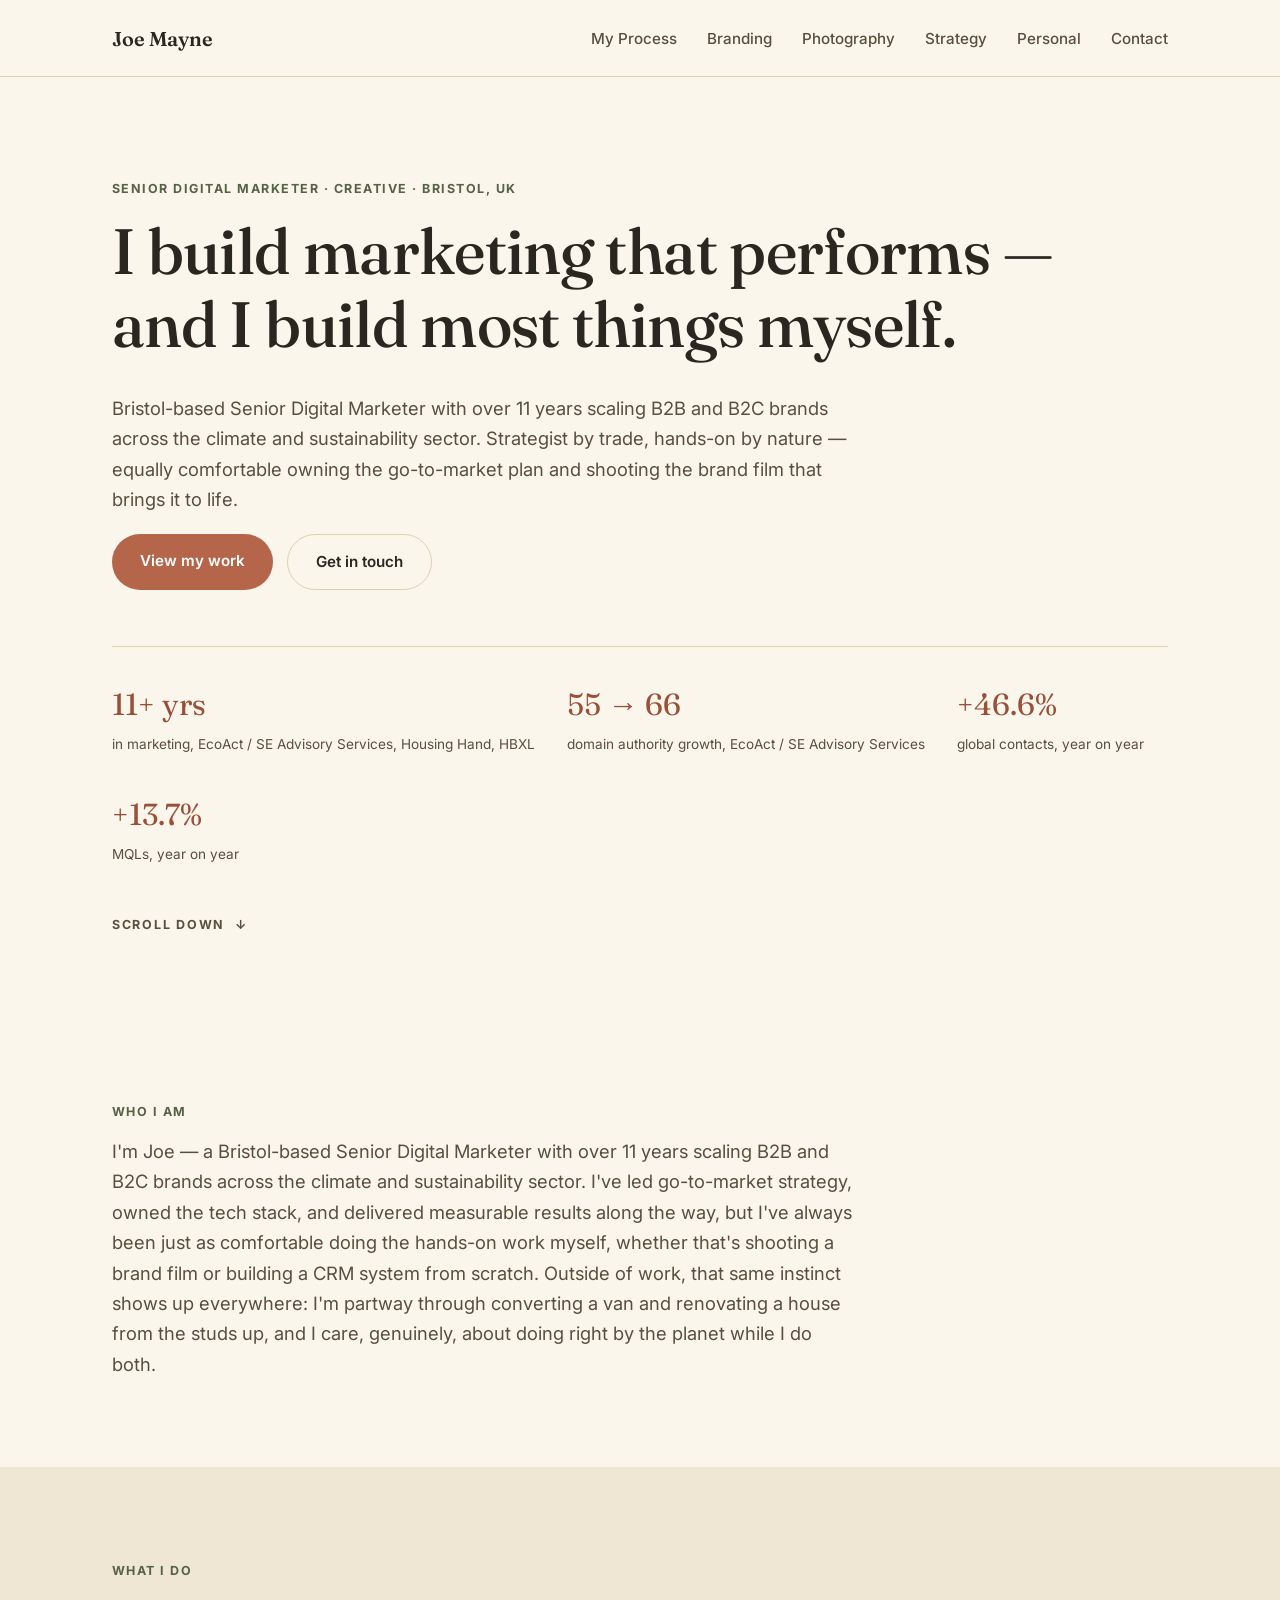
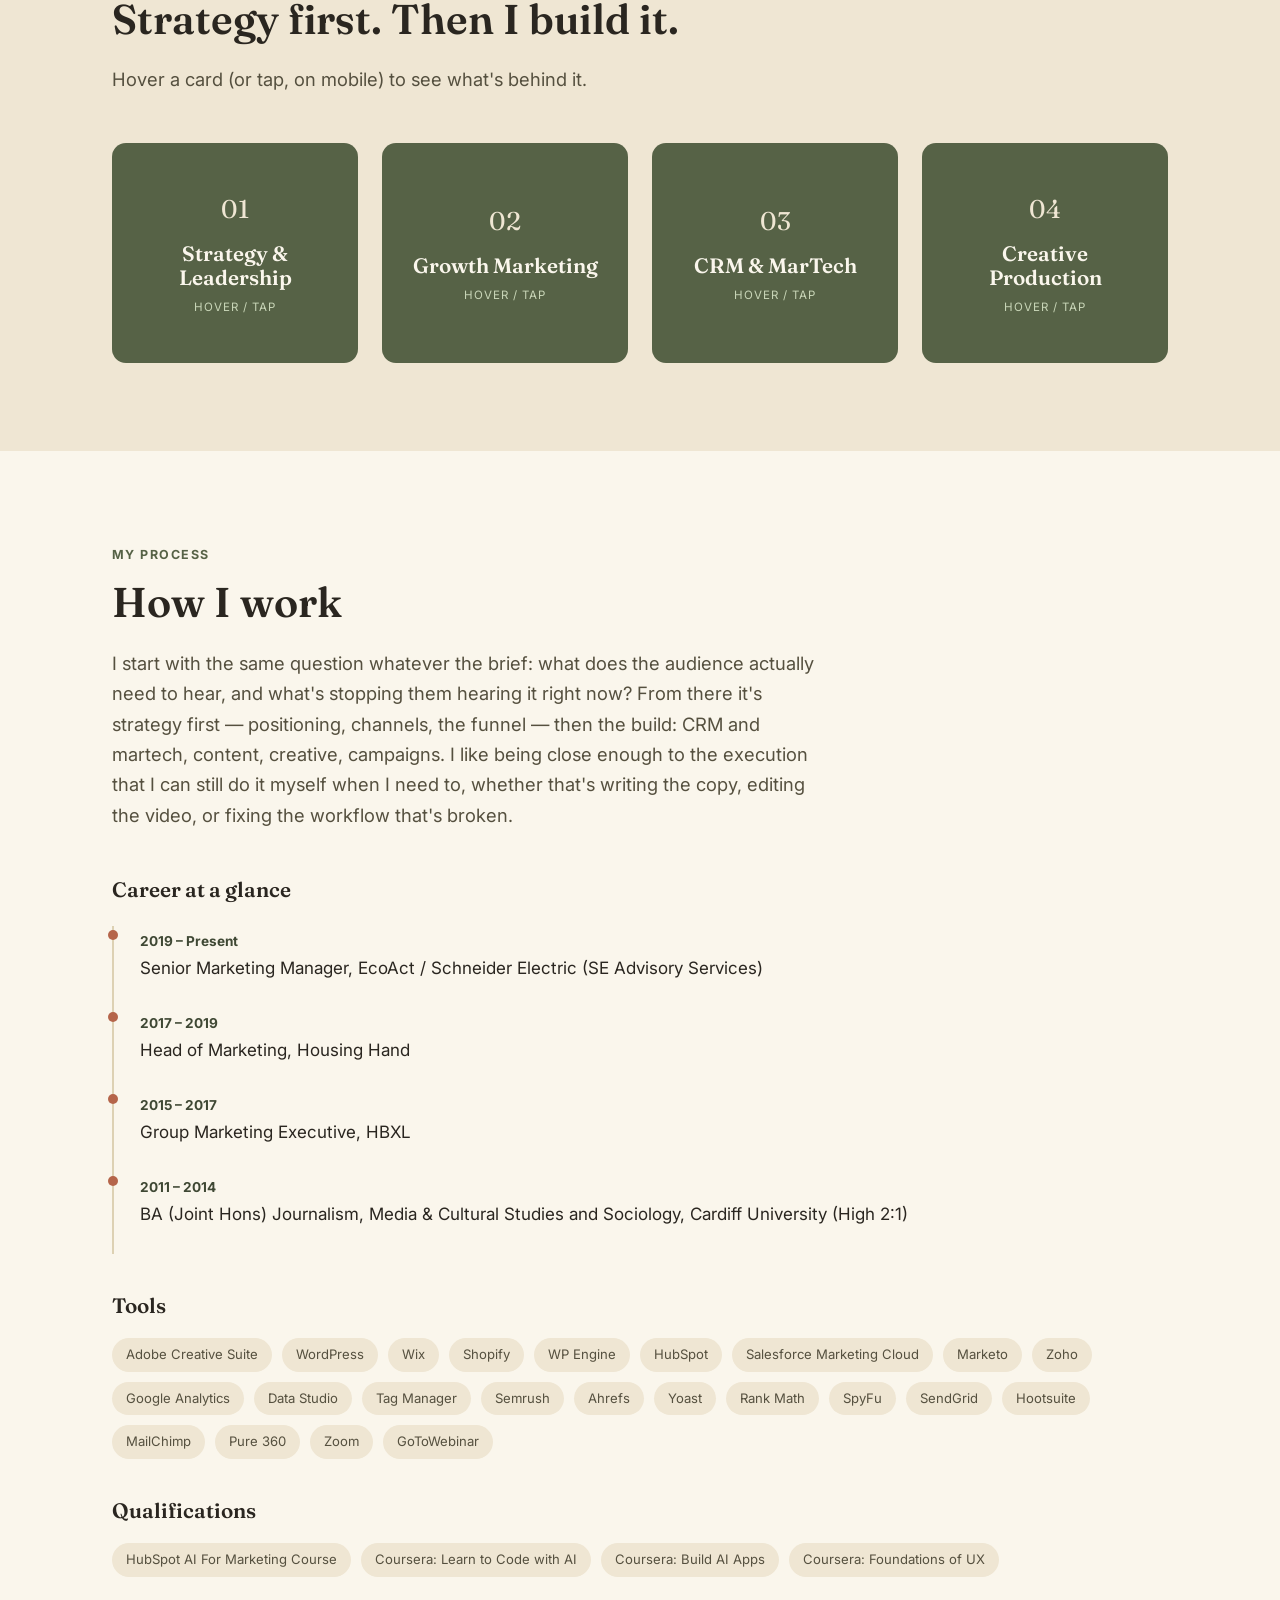
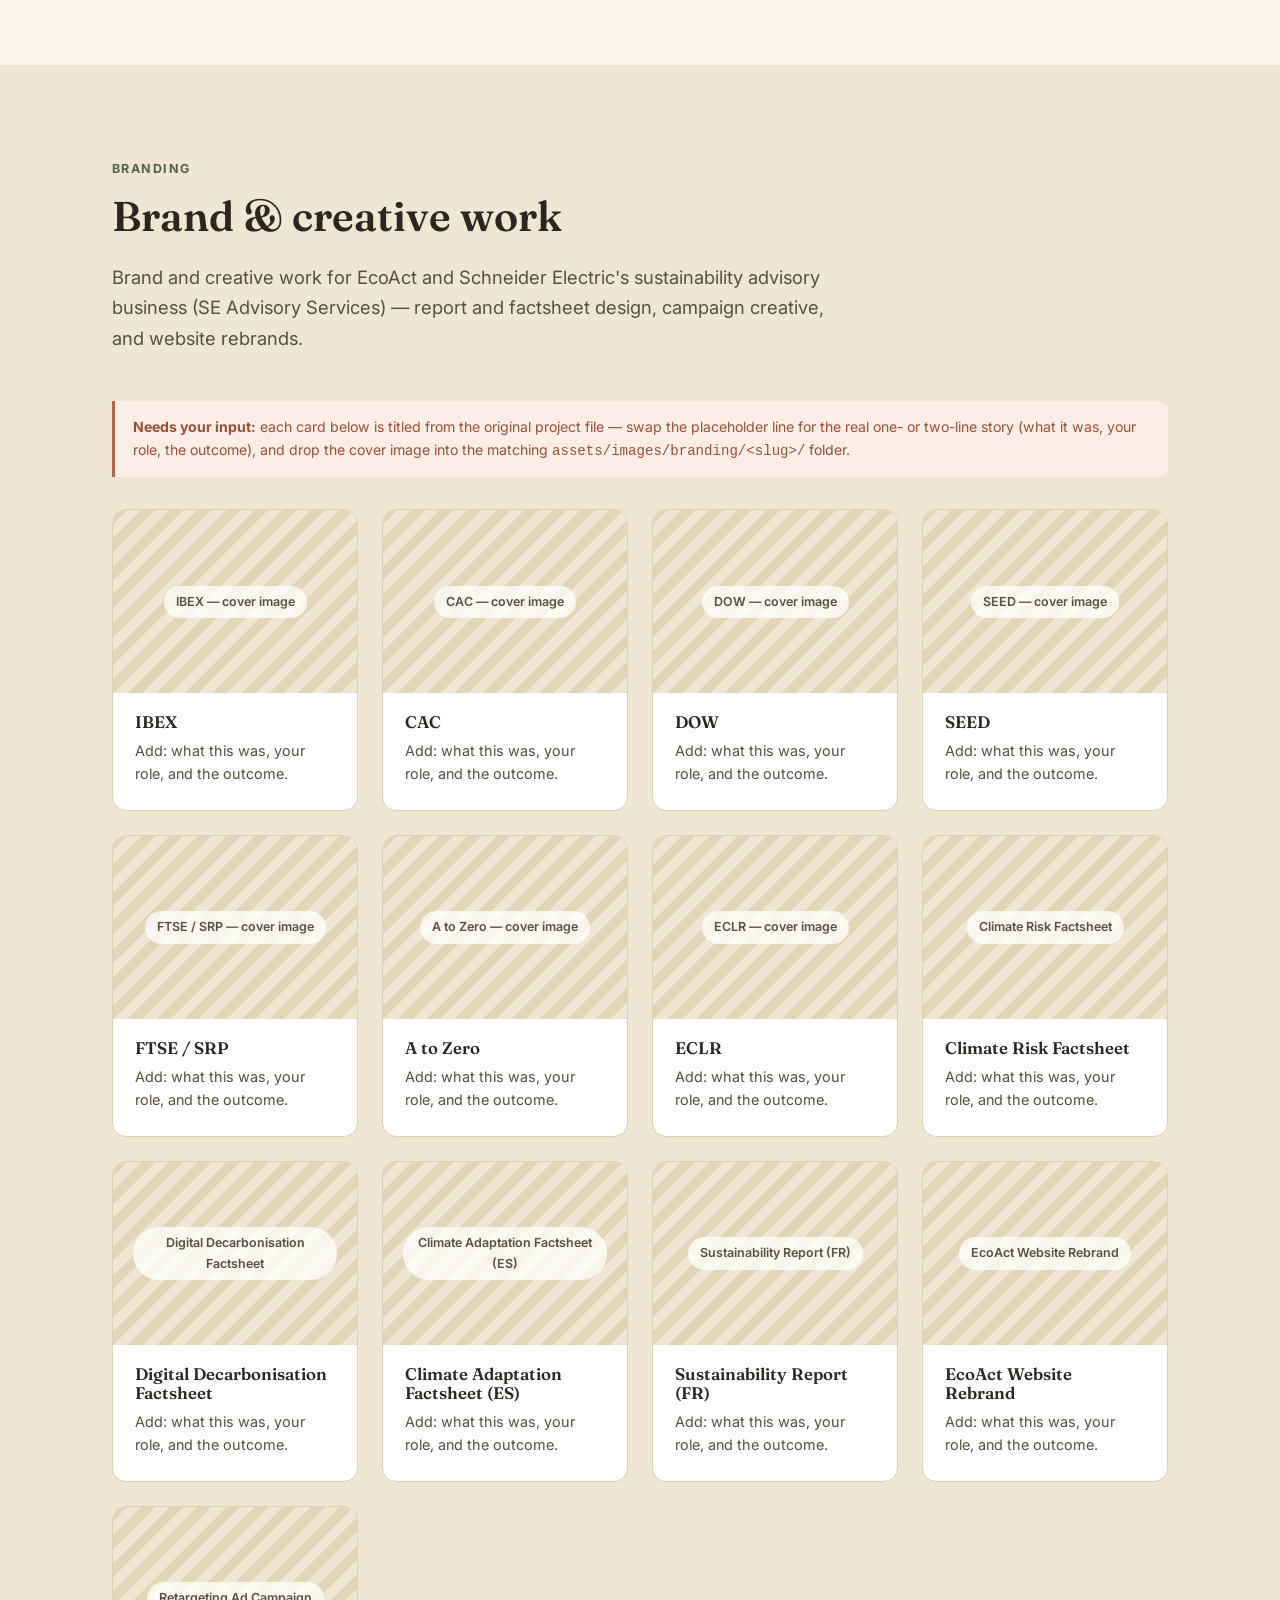
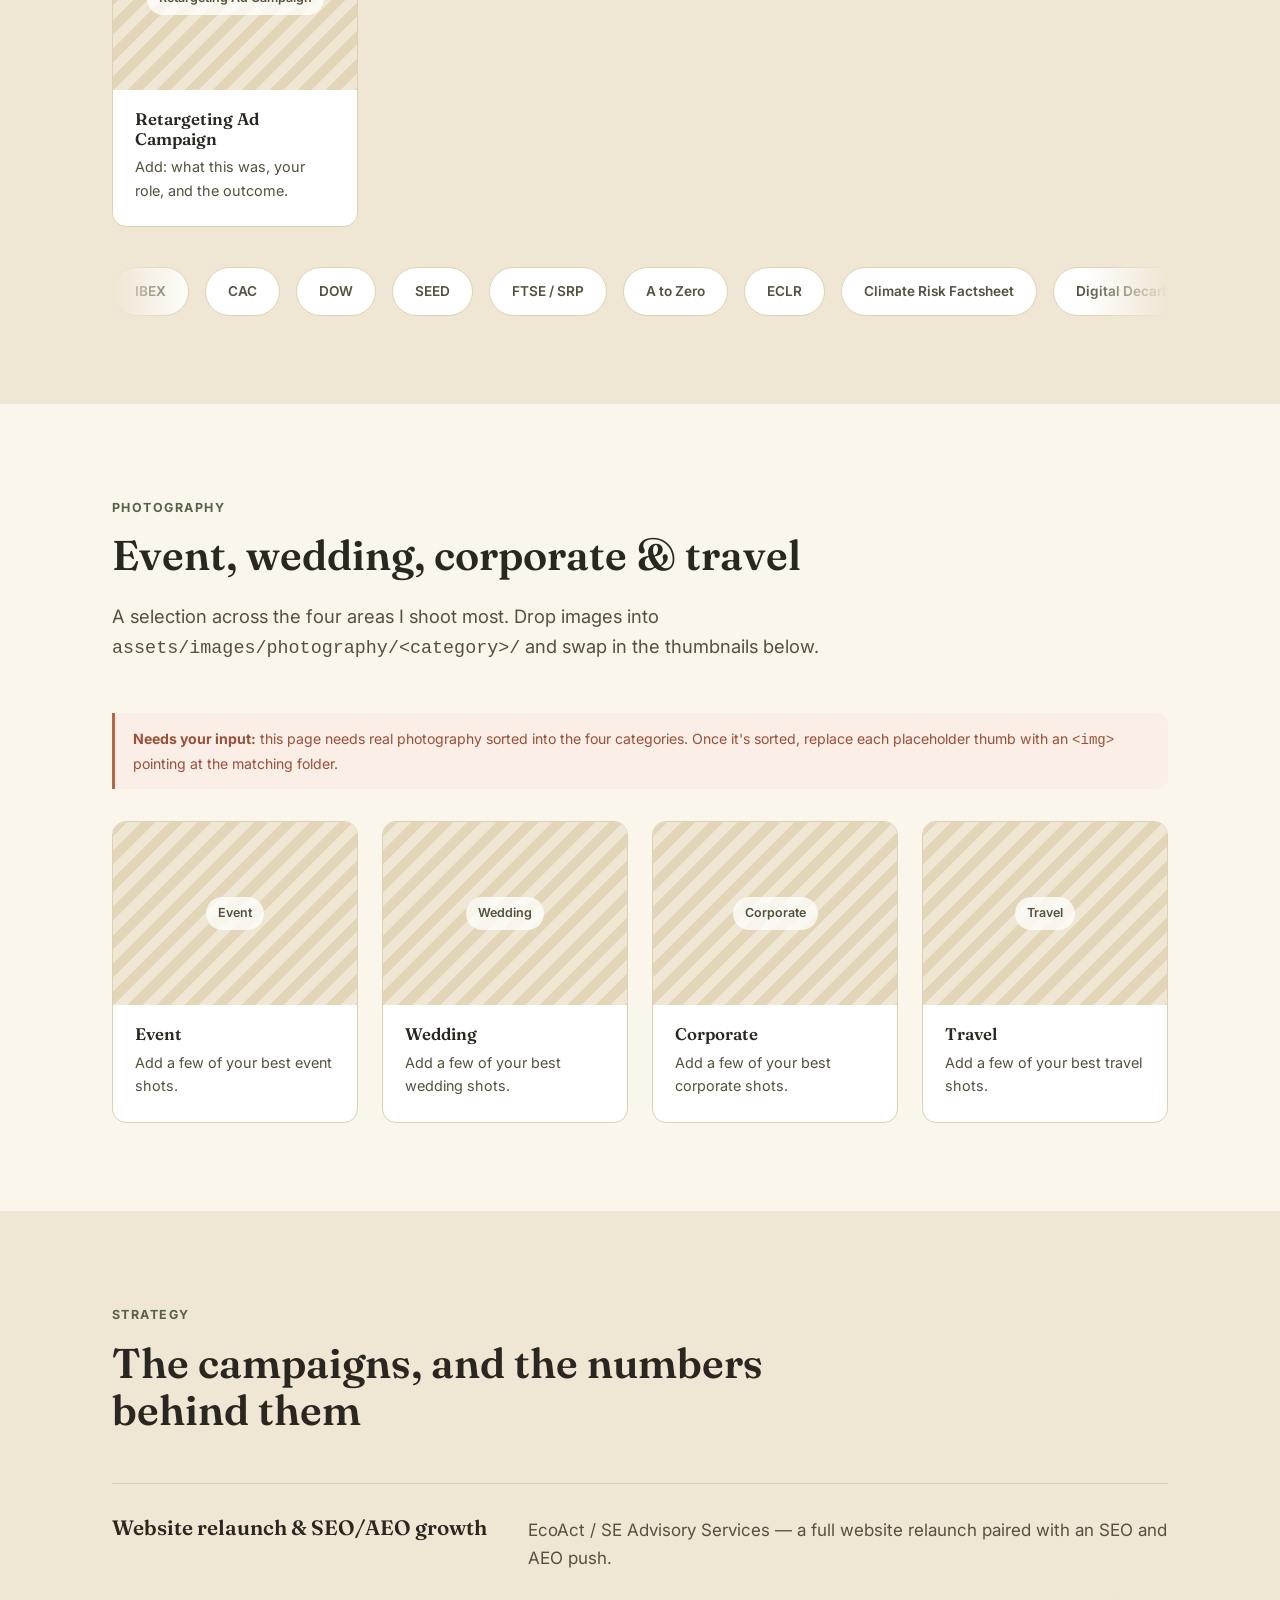
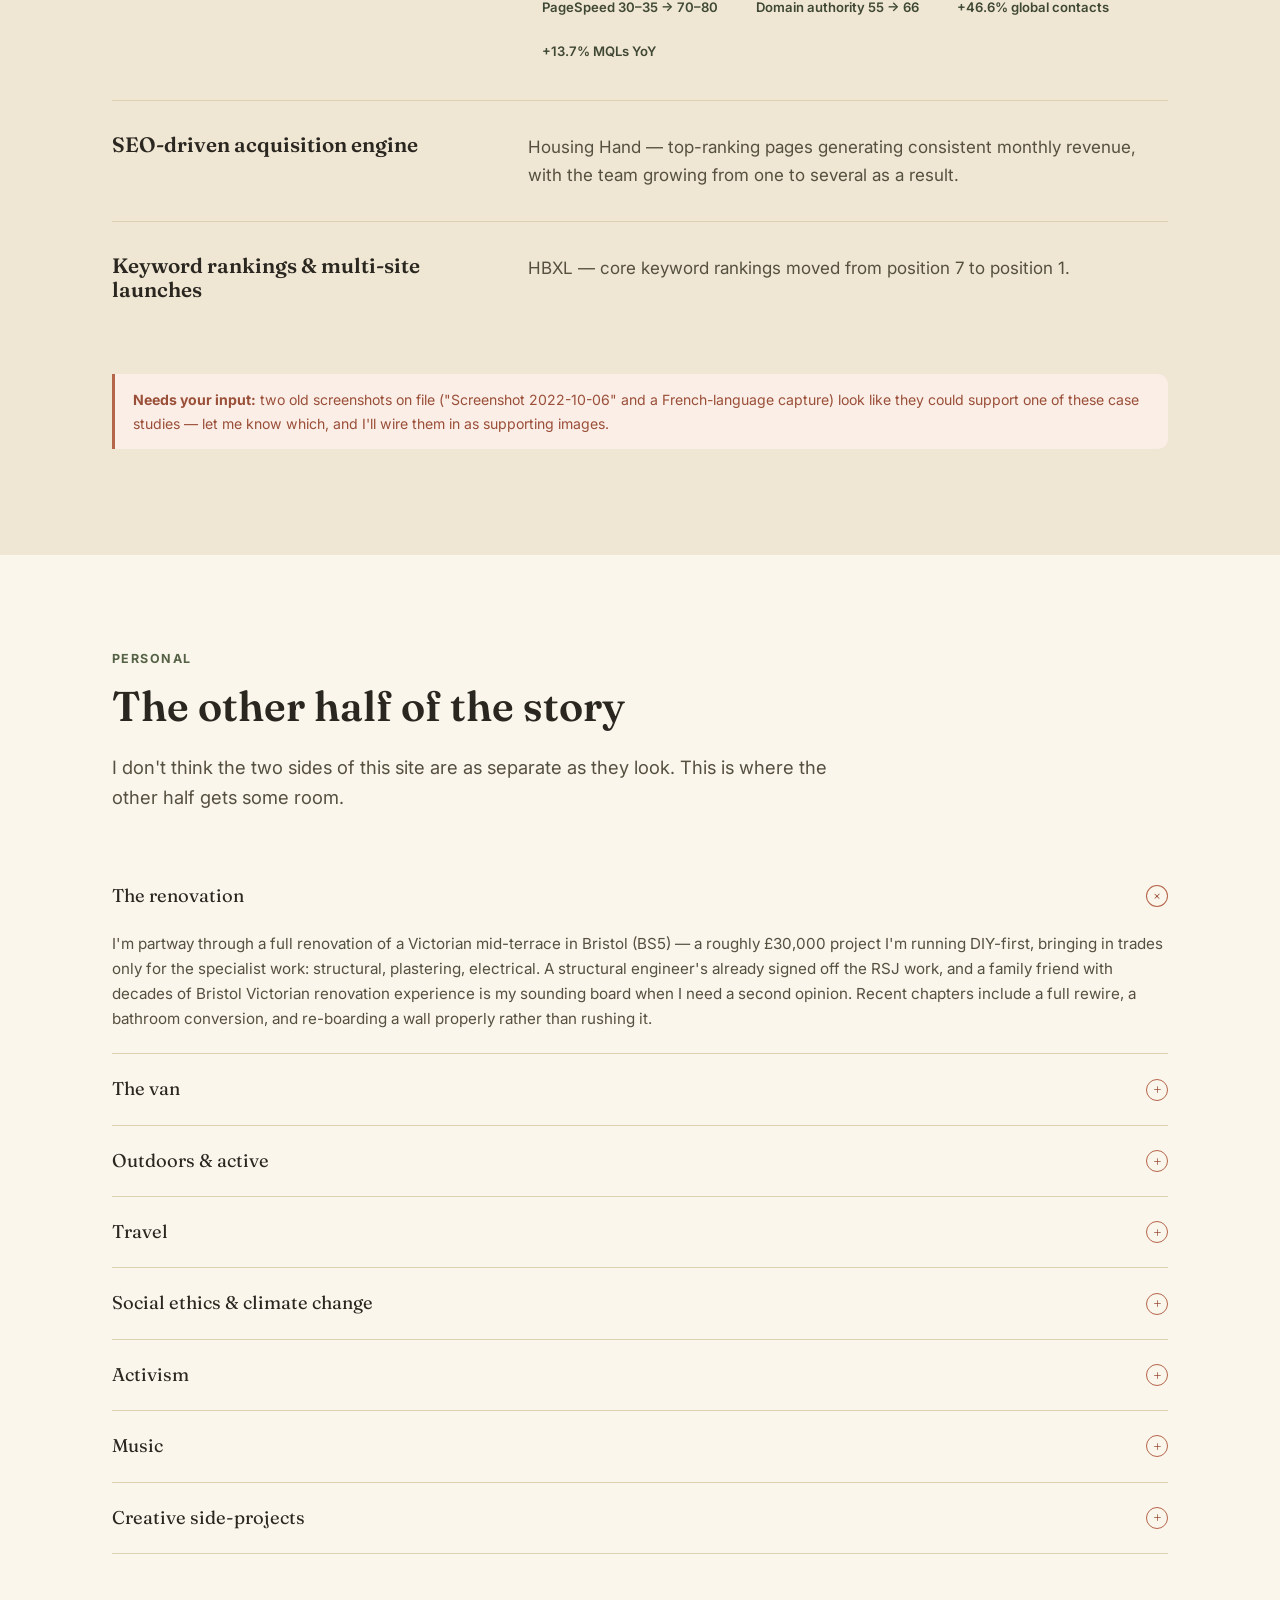
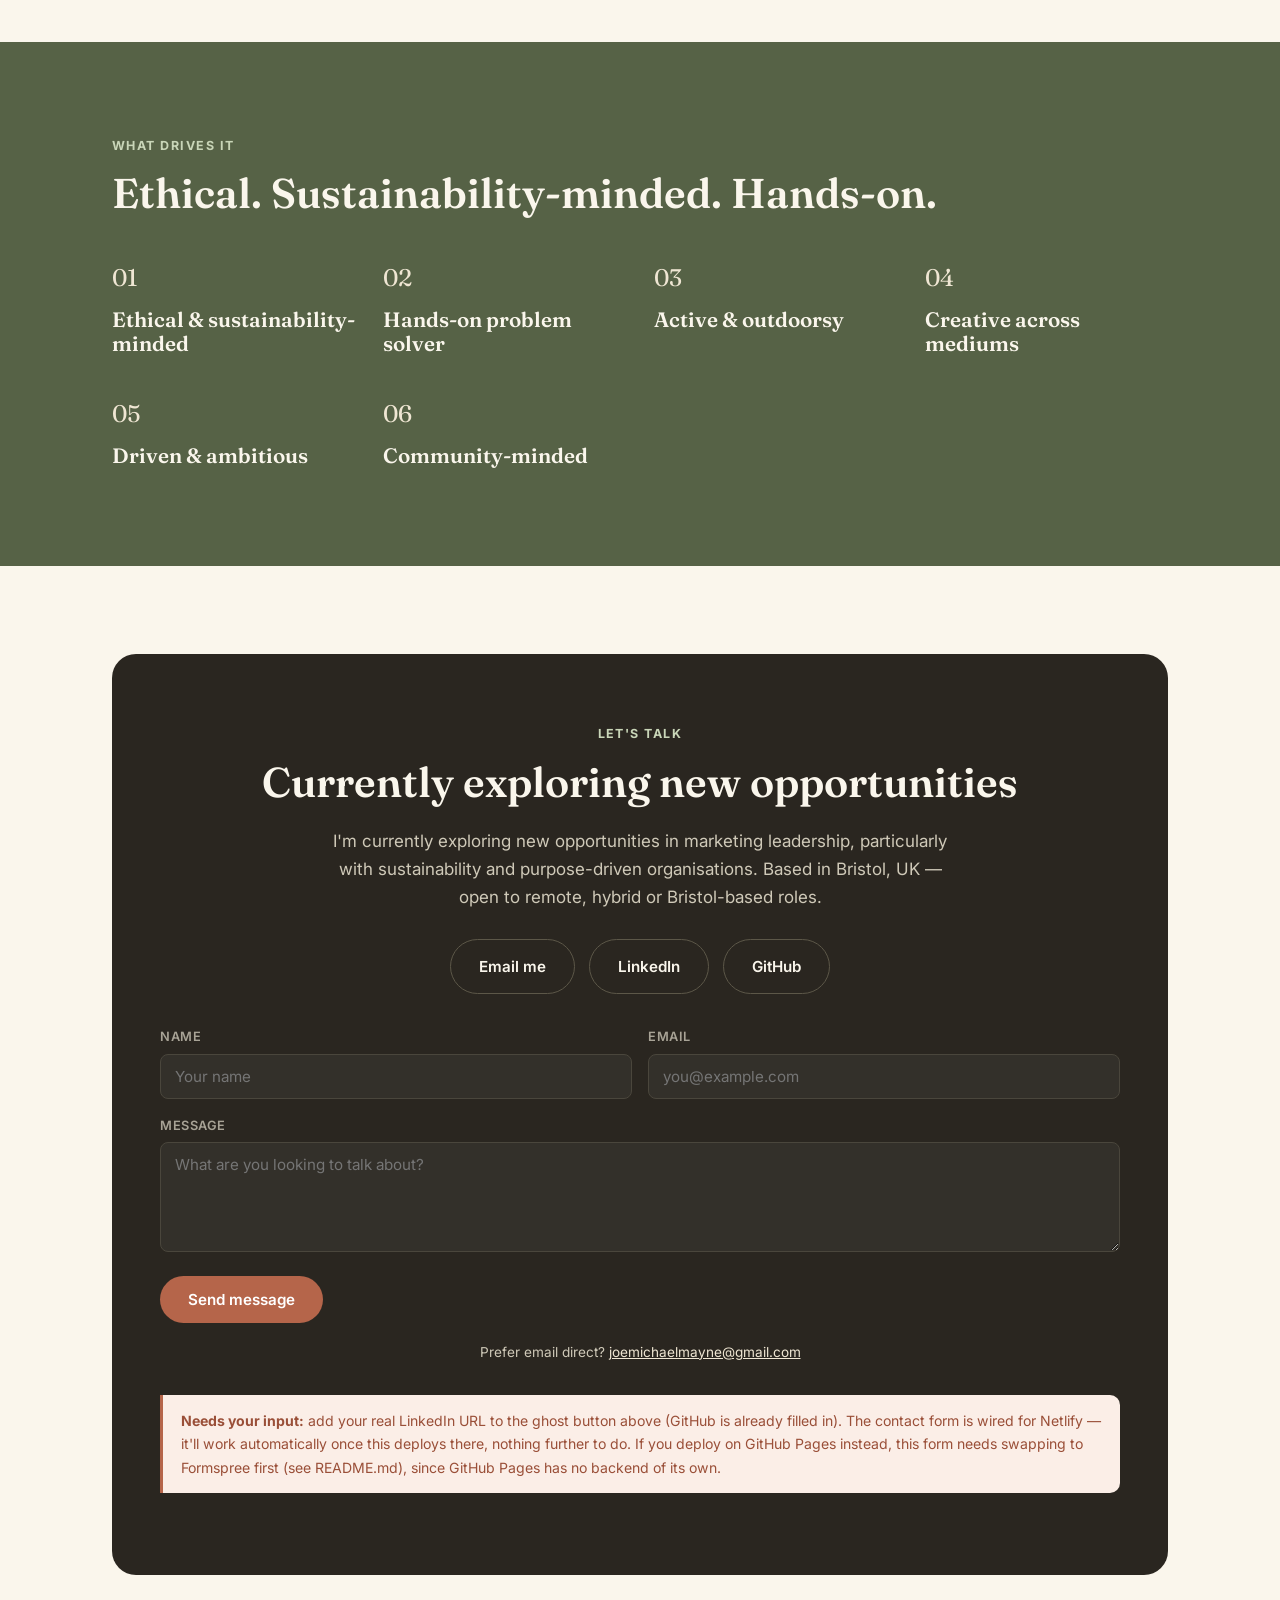
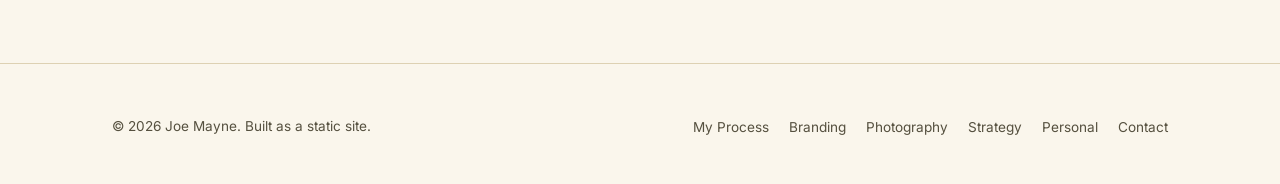
==== docs/index.html @ 9617136e "Add single-page site build under docs/ This is the site Joe was actually working from (built in a se" ====
<!DOCTYPE html>
<html lang="en">
<head>
<meta charset="UTF-8">
<meta name="viewport" content="width=device-width, initial-scale=1.0">
<title>Joe Mayne — Marketing, Creative &amp; Brand</title>
<meta name="description" content="Joe Mayne — Bristol-based Senior Digital Marketer, graphic designer, videographer, photographer and animator. Strategy-first, hands-on, sustainability-minded.">
<link rel="preconnect" href="https://fonts.googleapis.com">
<link rel="preconnect" href="https://fonts.gstatic.com" crossorigin>
<link href="https://fonts.googleapis.com/css2?family=Fraunces:wght@400;500;600&family=Inter:wght@400;500;600;700&display=swap" rel="stylesheet">
<link rel="stylesheet" href="assets/css/styles.css">
</head>
<body>

<!-- =========================================================
     HEADER / NAV
     Edit the nav-links list if you rename or reorder sections.
     ========================================================= -->
<header class="site-header">
  <div class="wrap">
    <a href="#top" class="logo">Joe Mayne</a>
    <nav>
      <ul class="nav-links" id="navLinks">
        <li><a href="#process">My Process</a></li>
        <li><a href="#branding">Branding</a></li>
        <li><a href="#photography">Photography</a></li>
        <li><a href="#strategy">Strategy</a></li>
        <li><a href="#personal">Personal</a></li>
        <li><a href="#contact">Contact</a></li>
      </ul>
    </nav>
    <button class="nav-toggle" id="navToggle" aria-label="Toggle menu">☰</button>
  </div>
</header>

<main id="top">

  <!-- =========================================================
       HERO
       Swap the headline, subheading or stat strip here.
       ========================================================= -->
  <section class="hero">
    <div class="wrap">
      <p class="eyebrow">Senior Digital Marketer · Creative · Bristol, UK</p>
      <h1>I build marketing that performs — and I build most things myself.</h1>
      <p class="lede">Bristol-based Senior Digital Marketer with over 11 years scaling B2B and B2C brands across the climate and sustainability sector. Strategist by trade, hands-on by nature — equally comfortable owning the go-to-market plan and shooting the brand film that brings it to life.</p>
      <div class="btn-row">
        <a href="#branding" class="btn btn-primary">View my work</a>
        <a href="#contact" class="btn btn-ghost">Get in touch</a>
      </div>

      <div class="hero-stats">
        <div class="hero-stat">
          <span class="num">11+ yrs</span>
          <span class="label">in marketing, EcoAct / SE Advisory Services, Housing Hand, HBXL</span>
        </div>
        <div class="hero-stat">
          <span class="num">55 → 66</span>
          <span class="label">domain authority growth, EcoAct / SE Advisory Services</span>
        </div>
        <div class="hero-stat">
          <span class="num">+46.6%</span>
          <span class="label">global contacts, year on year</span>
        </div>
        <div class="hero-stat">
          <span class="num">+13.7%</span>
          <span class="label">MQLs, year on year</span>
        </div>
      </div>

      <a href="#process" class="scroll-cue"><span>Scroll down</span><span class="arrow">↓</span></a>
    </div>
  </section>

  <!-- =========================================================
       INTRO / WHO I AM — professional + personal in one breath
       ========================================================= -->
  <section class="section">
    <div class="wrap">
      <p class="eyebrow">Who I am</p>
      <p class="lede">I'm Joe — a Bristol-based Senior Digital Marketer with over 11 years scaling B2B and B2C brands across the climate and sustainability sector. I've led go-to-market strategy, owned the tech stack, and delivered measurable results along the way, but I've always been just as comfortable doing the hands-on work myself, whether that's shooting a brand film or building a CRM system from scratch. Outside of work, that same instinct shows up everywhere: I'm partway through converting a van and renovating a house from the studs up, and I care, genuinely, about doing right by the planet while I do both.</p>
    </div>
  </section>

  <!-- =========================================================
       FLIP CARDS — what I actually do
       Hover flips each card (tap on touch devices, via main.js).
       Front = title only, back = the detail. Edit the text inside
       .flip-front / .flip-back for each card.
       ========================================================= -->
  <section class="section section-sand">
    <div class="wrap">
      <div class="section-head">
        <p class="eyebrow">What I do</p>
        <h2>Strategy first. Then I build it.</h2>
        <p class="lede">Hover a card (or tap, on mobile) to see what's behind it.</p>
      </div>
      <div class="grid grid-4">
        <div class="flip-card">
          <div class="flip-card-inner">
            <div class="flip-face flip-front"><span class="card-num">01</span><h3>Strategy &amp; Leadership</h3><span class="flip-hint">Hover / tap</span></div>
            <div class="flip-face flip-back"><p>Lead generation, brand positioning, team leadership, data-informed decision making.</p></div>
          </div>
        </div>
        <div class="flip-card">
          <div class="flip-card-inner">
            <div class="flip-face flip-front"><span class="card-num">02</span><h3>Growth Marketing</h3><span class="flip-hint">Hover / tap</span></div>
            <div class="flip-face flip-back"><p>SEO, SEM, AEO, PPC, Paid Social, ABM, campaign planning.</p></div>
          </div>
        </div>
        <div class="flip-card">
          <div class="flip-card-inner">
            <div class="flip-face flip-front"><span class="card-num">03</span><h3>CRM &amp; MarTech</h3><span class="flip-hint">Hover / tap</span></div>
            <div class="flip-face flip-back"><p>Salesforce Marketing Cloud (AMPscript, SQL, Data Extensions), HubSpot, Zoho, Marketo, automation, journey mapping.</p></div>
          </div>
        </div>
        <div class="flip-card">
          <div class="flip-card-inner">
            <div class="flip-face flip-front"><span class="card-num">04</span><h3>Creative Production</h3><span class="flip-hint">Hover / tap</span></div>
            <div class="flip-face flip-back"><p>Photography, videography, editing, animation, brand and design lead.</p></div>
          </div>
        </div>
      </div>
    </div>
  </section>

  <!-- =========================================================
       MY PROCESS
       ========================================================= -->
  <section class="section" id="process">
    <div class="wrap">
      <div class="section-head">
        <p class="eyebrow">My Process</p>
        <h2>How I work</h2>
        <p class="lede">I start with the same question whatever the brief: what does the audience actually need to hear, and what's stopping them hearing it right now? From there it's strategy first — positioning, channels, the funnel — then the build: CRM and martech, content, creative, campaigns. I like being close enough to the execution that I can still do it myself when I need to, whether that's writing the copy, editing the video, or fixing the workflow that's broken.</p>
      </div>

      <h3>Career at a glance</h3>
      <ul class="timeline">
        <li><span class="when">2019 – Present</span><br>Senior Marketing Manager, EcoAct / Schneider Electric (SE Advisory Services)</li>
        <li><span class="when">2017 – 2019</span><br>Head of Marketing, Housing Hand</li>
        <li><span class="when">2015 – 2017</span><br>Group Marketing Executive, HBXL</li>
        <li><span class="when">2011 – 2014</span><br>BA (Joint Hons) Journalism, Media &amp; Cultural Studies and Sociology, Cardiff University (High 2:1)</li>
      </ul>

      <h3 style="margin-top:40px;">Tools</h3>
      <div class="tag-row">
        <span class="tag">Adobe Creative Suite</span>
        <span class="tag">WordPress</span>
        <span class="tag">Wix</span>
        <span class="tag">Shopify</span>
        <span class="tag">WP Engine</span>
        <span class="tag">HubSpot</span>
        <span class="tag">Salesforce Marketing Cloud</span>
        <span class="tag">Marketo</span>
        <span class="tag">Zoho</span>
        <span class="tag">Google Analytics</span>
        <span class="tag">Data Studio</span>
        <span class="tag">Tag Manager</span>
        <span class="tag">Semrush</span>
        <span class="tag">Ahrefs</span>
        <span class="tag">Yoast</span>
        <span class="tag">Rank Math</span>
        <span class="tag">SpyFu</span>
        <span class="tag">SendGrid</span>
        <span class="tag">Hootsuite</span>
        <span class="tag">MailChimp</span>
        <span class="tag">Pure 360</span>
        <span class="tag">Zoom</span>
        <span class="tag">GoToWebinar</span>
      </div>

      <h3 style="margin-top:40px;">Qualifications</h3>
      <div class="tag-row">
        <span class="tag">HubSpot AI For Marketing Course</span>
        <span class="tag">Coursera: Learn to Code with AI</span>
        <span class="tag">Coursera: Build AI Apps</span>
        <span class="tag">Coursera: Foundations of UX</span>
      </div>
    </div>
  </section>

  <!-- =========================================================
       BRANDING
       Each work-card below is one project. To add real work:
       1. Drop the cover image into assets/images/branding/<slug>/
       2. Replace the .work-thumb placeholder div with
            <img src="assets/images/branding/<slug>/cover.jpg" alt="...">
       3. Replace the flagged paragraph with the real 1–2 line story.
       ========================================================= -->
  <section class="section section-sand" id="branding">
    <div class="wrap">
      <div class="section-head">
        <p class="eyebrow">Branding</p>
        <h2>Brand &amp; creative work</h2>
        <p class="lede">Brand and creative work for EcoAct and Schneider Electric's sustainability advisory business (SE Advisory Services) — report and factsheet design, campaign creative, and website rebrands.</p>
      </div>

      <div class="editor-flag">
        <strong>Needs your input:</strong> each card below is titled from the original project file — swap the placeholder line for the real one- or two-line story (what it was, your role, the outcome), and drop the cover image into the matching <code>assets/images/branding/&lt;slug&gt;/</code> folder.
      </div>

      <div class="grid grid-3" style="margin-top:32px;">
        <div class="work-card"><div class="work-thumb"><span>IBEX — cover image</span></div><div class="work-body"><h3>IBEX</h3><p>Add: what this was, your role, and the outcome.</p></div></div>
        <div class="work-card"><div class="work-thumb"><span>CAC — cover image</span></div><div class="work-body"><h3>CAC</h3><p>Add: what this was, your role, and the outcome.</p></div></div>
        <div class="work-card"><div class="work-thumb"><span>DOW — cover image</span></div><div class="work-body"><h3>DOW</h3><p>Add: what this was, your role, and the outcome.</p></div></div>
        <div class="work-card"><div class="work-thumb"><span>SEED — cover image</span></div><div class="work-body"><h3>SEED</h3><p>Add: what this was, your role, and the outcome.</p></div></div>
        <div class="work-card"><div class="work-thumb"><span>FTSE / SRP — cover image</span></div><div class="work-body"><h3>FTSE / SRP</h3><p>Add: what this was, your role, and the outcome.</p></div></div>
        <div class="work-card"><div class="work-thumb"><span>A to Zero — cover image</span></div><div class="work-body"><h3>A to Zero</h3><p>Add: what this was, your role, and the outcome.</p></div></div>
        <div class="work-card"><div class="work-thumb"><span>ECLR — cover image</span></div><div class="work-body"><h3>ECLR</h3><p>Add: what this was, your role, and the outcome.</p></div></div>
        <div class="work-card"><div class="work-thumb"><span>Climate Risk Factsheet</span></div><div class="work-body"><h3>Climate Risk Factsheet</h3><p>Add: what this was, your role, and the outcome.</p></div></div>
        <div class="work-card"><div class="work-thumb"><span>Digital Decarbonisation Factsheet</span></div><div class="work-body"><h3>Digital Decarbonisation Factsheet</h3><p>Add: what this was, your role, and the outcome.</p></div></div>
        <div class="work-card"><div class="work-thumb"><span>Climate Adaptation Factsheet (ES)</span></div><div class="work-body"><h3>Climate Adaptation Factsheet (ES)</h3><p>Add: what this was, your role, and the outcome.</p></div></div>
        <div class="work-card"><div class="work-thumb"><span>Sustainability Report (FR)</span></div><div class="work-body"><h3>Sustainability Report (FR)</h3><p>Add: what this was, your role, and the outcome.</p></div></div>
        <div class="work-card"><div class="work-thumb"><span>EcoAct Website Rebrand</span></div><div class="work-body"><h3>EcoAct Website Rebrand</h3><p>Add: what this was, your role, and the outcome.</p></div></div>
        <div class="work-card"><div class="work-thumb"><span>Retargeting Ad Campaign</span></div><div class="work-body"><h3>Retargeting Ad Campaign</h3><p>Add: what this was, your role, and the outcome.</p></div></div>
      </div>

      <!-- Auto-scrolling strip of every project name — a quick-glance
           list of everything worked on. Purely decorative; the grid
           above is the real content. Duplicate the chip list once if
           you add more projects, so the loop still tiles seamlessly. -->
      <div class="marquee" aria-hidden="true">
        <div class="marquee-track">
          <span class="marquee-chip">IBEX</span>
          <span class="marquee-chip">CAC</span>
          <span class="marquee-chip">DOW</span>
          <span class="marquee-chip">SEED</span>
          <span class="marquee-chip">FTSE / SRP</span>
          <span class="marquee-chip">A to Zero</span>
          <span class="marquee-chip">ECLR</span>
          <span class="marquee-chip">Climate Risk Factsheet</span>
          <span class="marquee-chip">Digital Decarbonisation Factsheet</span>
          <span class="marquee-chip">Climate Adaptation Factsheet (ES)</span>
          <span class="marquee-chip">Sustainability Report (FR)</span>
          <span class="marquee-chip">EcoAct Website Rebrand</span>
          <span class="marquee-chip">Retargeting Ad Campaign</span>
          <!-- duplicate for a seamless loop -->
          <span class="marquee-chip">IBEX</span>
          <span class="marquee-chip">CAC</span>
          <span class="marquee-chip">DOW</span>
          <span class="marquee-chip">SEED</span>
          <span class="marquee-chip">FTSE / SRP</span>
          <span class="marquee-chip">A to Zero</span>
          <span class="marquee-chip">ECLR</span>
          <span class="marquee-chip">Climate Risk Factsheet</span>
          <span class="marquee-chip">Digital Decarbonisation Factsheet</span>
          <span class="marquee-chip">Climate Adaptation Factsheet (ES)</span>
          <span class="marquee-chip">Sustainability Report (FR)</span>
          <span class="marquee-chip">EcoAct Website Rebrand</span>
          <span class="marquee-chip">Retargeting Ad Campaign</span>
        </div>
      </div>
    </div>
  </section>

  <!-- =========================================================
       PHOTOGRAPHY
       Same pattern as Branding: swap thumbs for real images once
       you've sorted your shots into the four category folders.
       ========================================================= -->
  <section class="section" id="photography">
    <div class="wrap">
      <div class="section-head">
        <p class="eyebrow">Photography</p>
        <h2>Event, wedding, corporate &amp; travel</h2>
        <p class="lede">A selection across the four areas I shoot most. Drop images into <code>assets/images/photography/&lt;category&gt;/</code> and swap in the thumbnails below.</p>
      </div>
      <div class="editor-flag">
        <strong>Needs your input:</strong> this page needs real photography sorted into the four categories. Once it's sorted, replace each placeholder thumb with an <code>&lt;img&gt;</code> pointing at the matching folder.
      </div>
      <div class="grid grid-4" style="margin-top:32px;">
        <div class="work-card"><div class="work-thumb"><span>Event</span></div><div class="work-body"><h3>Event</h3><p>Add a few of your best event shots.</p></div></div>
        <div class="work-card"><div class="work-thumb"><span>Wedding</span></div><div class="work-body"><h3>Wedding</h3><p>Add a few of your best wedding shots.</p></div></div>
        <div class="work-card"><div class="work-thumb"><span>Corporate</span></div><div class="work-body"><h3>Corporate</h3><p>Add a few of your best corporate shots.</p></div></div>
        <div class="work-card"><div class="work-thumb"><span>Travel</span></div><div class="work-body"><h3>Travel</h3><p>Add a few of your best travel shots.</p></div></div>
      </div>
    </div>
  </section>

  <!-- =========================================================
       STRATEGY — real, verified case studies (from your CV)
       ========================================================= -->
  <section class="section section-sand" id="strategy">
    <div class="wrap">
      <div class="section-head">
        <p class="eyebrow">Strategy</p>
        <h2>The campaigns, and the numbers behind them</h2>
      </div>

      <div class="case-study">
        <h3>Website relaunch &amp; SEO/AEO growth</h3>
        <div>
          <p>EcoAct / SE Advisory Services — a full website relaunch paired with an SEO and AEO push.</p>
          <div class="metrics">
            <span class="metric">PageSpeed 30–35 → 70–80</span>
            <span class="metric">Domain authority 55 → 66</span>
            <span class="metric">+46.6% global contacts</span>
            <span class="metric">+13.7% MQLs YoY</span>
          </div>
        </div>
      </div>
      <div class="case-study">
        <h3>SEO-driven acquisition engine</h3>
        <div>
          <p>Housing Hand — top-ranking pages generating consistent monthly revenue, with the team growing from one to several as a result.</p>
        </div>
      </div>
      <div class="case-study">
        <h3>Keyword rankings &amp; multi-site launches</h3>
        <div>
          <p>HBXL — core keyword rankings moved from position 7 to position 1.</p>
        </div>
      </div>

      <div class="editor-flag" style="margin-top:32px;">
        <strong>Needs your input:</strong> two old screenshots on file ("Screenshot 2022-10-06" and a French-language capture) look like they could support one of these case studies — let me know which, and I'll wire them in as supporting images.
      </div>
    </div>
  </section>

  <!-- =========================================================
       PERSONAL
       ========================================================= -->
  <section class="section" id="personal">
    <div class="wrap">
      <div class="section-head">
        <p class="eyebrow">Personal</p>
        <h2>The other half of the story</h2>
        <p class="lede">I don't think the two sides of this site are as separate as they look. This is where the other half gets some room.</p>
      </div>

      <!-- Accordion, modeled on 4change.marketing's Vision/Mission and
           sustainability-practice accordions. <details>/<summary> —
           no JS needed. The first item opens by default (has "open"). -->
      <div class="accordion">
        <details class="accordion-item" open>
          <summary><span>The renovation</span><span class="plus">+</span></summary>
          <div class="accordion-body">
            <p>I'm partway through a full renovation of a Victorian mid-terrace in Bristol (BS5) — a roughly £30,000 project I'm running DIY-first, bringing in trades only for the specialist work: structural, plastering, electrical. A structural engineer's already signed off the RSJ work, and a family friend with decades of Bristol Victorian renovation experience is my sounding board when I need a second opinion. Recent chapters include a full rewire, a bathroom conversion, and re-boarding a wall properly rather than rushing it.</p>
          </div>
        </details>
        <details class="accordion-item">
          <summary><span>The van</span><span class="plus">+</span></summary>
          <div class="accordion-body">
            <p>I'm converting a 2014 Renault Trafic into a proper basecamp for weekends away — surfing, camping, and finding quiet spots to park up around the UK.</p>
          </div>
        </details>
        <details class="accordion-item">
          <summary><span>Outdoors &amp; active</span><span class="plus">+</span></summary>
          <div class="accordion-body">
            <p>Surfing, yoga, and staying properly active rather than just gym-active.</p>
          </div>
        </details>
        <details class="accordion-item">
          <summary><span>Travel</span><span class="plus">+</span></summary>
          <div class="accordion-body">
            <p>I like travelling independently and sorting the logistics almost as much as the trip itself — most recently a trip to Spain.</p>
          </div>
        </details>
        <details class="accordion-item">
          <summary><span>Social ethics &amp; climate change</span><span class="plus">+</span></summary>
          <div class="accordion-body">
            <p>Sustainability isn't a professional pose for me — I was raised around it, and it's a big part of why I've built a career in this sector.</p>
          </div>
        </details>
        <details class="accordion-item">
          <summary><span>Activism</span><span class="plus">+</span></summary>
          <div class="accordion-body">
            <p>I volunteer with Migrateful, supporting migrants and refugees through community integration. Earlier in my career, I helped organise the hikes and community days that built culture at EcoAct while it was still an independent scale-up — the same instinct, really, just in a work context.</p>
          </div>
        </details>
        <details class="accordion-item">
          <summary><span>Music</span><span class="plus">+</span></summary>
          <div class="accordion-body">
            <div class="editor-flag">
              <strong>Needs your input:</strong> you mentioned music as one of the things you want here — I don't have any detail on this one yet (do you play, DJ, collect, go to a lot of gigs/festivals?). Tell me a bit and I'll draft a paragraph.
            </div>
          </div>
        </details>
        <details class="accordion-item">
          <summary><span>Creative side-projects</span><span class="plus">+</span></summary>
          <div class="accordion-body">
            <p>After Effects and motion graphics were a personal interest of mine long before they became part of my job, and I still enjoy building templates, lower thirds and stings just for the fun of it. I follow football closely too.</p>
          </div>
        </details>
      </div>
    </div>
  </section>

  <!-- =========================================================
       VALUES BAND — who I am, in short
       ========================================================= -->
  <section class="section section-moss">
    <div class="wrap">
      <p class="eyebrow">What drives it</p>
      <h2>Ethical. Sustainability-minded. Hands-on.</h2>
      <div class="values-grid">
        <div class="value-item"><span class="mark">01</span><h3>Ethical &amp; sustainability-minded</h3></div>
        <div class="value-item"><span class="mark">02</span><h3>Hands-on problem solver</h3></div>
        <div class="value-item"><span class="mark">03</span><h3>Active &amp; outdoorsy</h3></div>
        <div class="value-item"><span class="mark">04</span><h3>Creative across mediums</h3></div>
        <div class="value-item"><span class="mark">05</span><h3>Driven &amp; ambitious</h3></div>
        <div class="value-item"><span class="mark">06</span><h3>Community-minded</h3></div>
      </div>
    </div>
  </section>

  <!-- =========================================================
       CONTACT / CTA
       ========================================================= -->
  <section class="section" id="contact">
    <div class="wrap">
      <div class="cta">
        <p class="eyebrow" style="color:#c9d6b8;">Let's talk</p>
        <h2>Currently exploring new opportunities</h2>
        <p>I'm currently exploring new opportunities in marketing leadership, particularly with sustainability and purpose-driven organisations. Based in Bristol, UK — open to remote, hybrid or Bristol-based roles.</p>
        <div class="btn-row">
          <a href="mailto:joemichaelmayne@gmail.com" class="btn btn-ghost">Email me</a>
          <a href="#" class="btn btn-ghost">LinkedIn</a>
          <a href="https://github.com/JCM1886" class="btn btn-ghost" target="_blank" rel="noopener">GitHub</a>
        </div>

        <!-- Real contact form, modeled on 4change.marketing's field
             layout (name / email / message). Wired for Netlify's
             built-in form handling — data-netlify="true" plus the
             matching hidden form-name field is all Netlify needs to
             detect and handle this form at deploy time, no signup or
             form ID required. A hidden honeypot field (bot-field)
             catches basic spam bots; real visitors never see it.
             Deploying somewhere other than Netlify (e.g. GitHub
             Pages)? Swap this block for Formspree instead — see
             README.md "Making the contact form actually send". -->
        <form class="contact-form" name="contact" method="POST" data-netlify="true" netlify-honeypot="bot-field">
          <input type="hidden" name="form-name" value="contact">
          <p style="position:absolute; left:-9999px;">
            <label>Leave this field blank: <input name="bot-field"></label>
          </p>
          <div class="form-row">
            <div>
              <label for="cf-name">Name</label>
              <input type="text" id="cf-name" name="name" placeholder="Your name" required>
            </div>
            <div>
              <label for="cf-email">Email</label>
              <input type="email" id="cf-email" name="email" placeholder="you@example.com" required>
            </div>
          </div>
          <label for="cf-message">Message</label>
          <textarea id="cf-message" name="message" placeholder="What are you looking to talk about?" required></textarea>
          <button type="submit" class="btn btn-primary">Send message</button>
        </form>
        <p class="contact-alt">Prefer email direct? <a href="mailto:joemichaelmayne@gmail.com">joemichaelmayne@gmail.com</a></p>

        <div class="editor-flag" style="text-align:left; margin-top:32px;">
          <strong>Needs your input:</strong> add your real LinkedIn URL to the ghost button above (GitHub is already filled in). The contact form is wired for Netlify — it'll work automatically once this deploys there, nothing further to do. If you deploy on GitHub Pages instead, this form needs swapping to Formspree first (see README.md), since GitHub Pages has no backend of its own.
        </div>
      </div>
    </div>
  </section>

</main>

<!-- =========================================================
     FOOTER
     ========================================================= -->
<footer class="site-footer">
  <div class="wrap">
    <p>© <span id="year"></span> Joe Mayne. Built as a static site.</p>
    <ul class="footer-links">
      <li><a href="#process">My Process</a></li>
      <li><a href="#branding">Branding</a></li>
      <li><a href="#photography">Photography</a></li>
      <li><a href="#strategy">Strategy</a></li>
      <li><a href="#personal">Personal</a></li>
      <li><a href="#contact">Contact</a></li>
    </ul>
  </div>
</footer>

<script src="assets/js/main.js"></script>
</body>
</html>
---- docs/assets/css/styles.css ----
/* ==========================================================================
   Joe Mayne — Portfolio Site
   Palette + type system live at the top so the whole look can be retuned
   from one place. Everything below is organised by section — find the
   comment block matching the part of the page you want to change.
   ========================================================================== */

:root {
  /* Earthy, sustainability-led palette */
  --clay: #b5654a;
  --clay-dark: #9a4f38;
  --moss: #566246;
  --moss-dark: #3f4834;
  --sand: #efe6d3;
  --sand-dark: #e3d6b8;
  --cream: #faf6ec;
  --ink: #2a2620;
  --ink-soft: #55503f;
  --line: #ddd1b3;
  --white: #ffffff;

  --font-display: 'Fraunces', Georgia, 'Times New Roman', serif;
  --font-body: 'Inter', -apple-system, BlinkMacSystemFont, 'Segoe UI', sans-serif;

  --max-width: 1120px;
  --radius: 14px;
}

* { box-sizing: border-box; }
html { scroll-behavior: smooth; }

body {
  margin: 0;
  background: var(--cream);
  color: var(--ink);
  font-family: var(--font-body);
  font-size: 17px;
  line-height: 1.65;
  -webkit-font-smoothing: antialiased;
}

img { max-width: 100%; display: block; }

.wrap {
  max-width: var(--max-width);
  margin: 0 auto;
  padding: 0 32px;
}

h1, h2, h3, h4 {
  font-family: var(--font-display);
  font-weight: 600;
  line-height: 1.15;
  margin: 0 0 0.5em;
  color: var(--ink);
}

h1 { font-size: clamp(2.4rem, 5vw, 4rem); font-weight: 500; letter-spacing: -0.01em; }
h2 { font-size: clamp(1.9rem, 3.4vw, 2.6rem); }
h3 { font-size: 1.3rem; }

p { margin: 0 0 1.1em; color: var(--ink-soft); }
p:last-child { margin-bottom: 0; }

a { color: var(--clay-dark); }

.eyebrow {
  display: inline-block;
  font-family: var(--font-body);
  font-size: 0.78rem;
  font-weight: 700;
  letter-spacing: 0.12em;
  text-transform: uppercase;
  color: var(--moss);
  margin-bottom: 14px;
}

.lede {
  font-size: 1.15rem;
  max-width: 62ch;
}

.btn {
  display: inline-block;
  padding: 14px 28px;
  border-radius: 999px;
  font-family: var(--font-body);
  font-weight: 600;
  font-size: 0.95rem;
  text-decoration: none;
  transition: transform 0.15s ease, box-shadow 0.15s ease;
}
.btn:hover { transform: translateY(-1px); }

.btn-primary {
  background: var(--clay);
  color: var(--white);
}
.btn-primary:hover { background: var(--clay-dark); }

.btn-ghost {
  background: transparent;
  color: var(--ink);
  border: 1.5px solid var(--line);
}
.btn-ghost:hover { border-color: var(--moss); color: var(--moss-dark); }

.btn-row { display: flex; gap: 14px; flex-wrap: wrap; }

/* ---------- Header / nav ---------- */

.site-header {
  position: sticky;
  top: 0;
  z-index: 50;
  background: rgba(250, 246, 236, 0.92);
  backdrop-filter: blur(6px);
  border-bottom: 1px solid var(--line);
}

.site-header .wrap {
  display: flex;
  align-items: center;
  justify-content: space-between;
  height: 76px;
}

.logo {
  font-family: var(--font-display);
  font-size: 1.25rem;
  font-weight: 600;
  color: var(--ink);
  text-decoration: none;
}

.nav-links {
  display: flex;
  gap: 30px;
  list-style: none;
  margin: 0;
  padding: 0;
}

.nav-links a {
  color: var(--ink-soft);
  text-decoration: none;
  font-size: 0.95rem;
  font-weight: 500;
}
.nav-links a:hover { color: var(--clay-dark); }

.nav-toggle {
  display: none;
  background: none;
  border: none;
  font-size: 1.6rem;
  cursor: pointer;
  color: var(--ink);
}

@media (max-width: 800px) {
  .nav-links {
    position: absolute;
    top: 76px;
    left: 0;
    right: 0;
    background: var(--cream);
    border-bottom: 1px solid var(--line);
    flex-direction: column;
    padding: 20px 32px;
    gap: 18px;
    display: none;
  }
  .nav-links.open { display: flex; }
  .nav-toggle { display: block; }
}

/* ---------- Hero ---------- */

.hero {
  padding: 96px 0 72px;
}

.hero-stats {
  display: flex;
  flex-wrap: wrap;
  gap: 32px;
  margin-top: 56px;
  padding-top: 32px;
  border-top: 1px solid var(--line);
}

.hero-stat .num {
  font-family: var(--font-display);
  font-size: 1.9rem;
  color: var(--clay-dark);
  display: block;
}
.hero-stat .label {
  font-size: 0.85rem;
  color: var(--ink-soft);
}

/* ---------- Generic section shell ---------- */

.section { padding: 88px 0; }
.section-sand { background: var(--sand); }
.section-moss { background: var(--moss); color: var(--cream); }
.section-moss h2, .section-moss h3 { color: var(--cream); }
.section-moss p { color: #d9ddce; }
.section-moss .eyebrow { color: #c9d6b8; }

.section-head { max-width: 720px; margin-bottom: 48px; }

/* ---------- Pillars / grid cards ---------- */

.grid {
  display: grid;
  gap: 24px;
}
.grid-3 { grid-template-columns: repeat(auto-fit, minmax(240px, 1fr)); }
.grid-4 { grid-template-columns: repeat(auto-fit, minmax(220px, 1fr)); }
.grid-2 { grid-template-columns: repeat(auto-fit, minmax(320px, 1fr)); }

.card {
  background: var(--white);
  border: 1px solid var(--line);
  border-radius: var(--radius);
  padding: 30px;
}

.card h3 { margin-bottom: 10px; }
.card p { font-size: 0.95rem; margin-bottom: 0; }

.card-num {
  font-family: var(--font-display);
  font-size: 1.6rem;
  color: var(--clay);
  margin-bottom: 12px;
  display: block;
}

/* ---------- Project / work cards (Branding, Photography) ---------- */

.work-card {
  border-radius: var(--radius);
  overflow: hidden;
  background: var(--white);
  border: 1px solid var(--line);
}

.work-thumb {
  aspect-ratio: 4 / 3;
  background: repeating-linear-gradient(135deg, var(--sand-dark), var(--sand-dark) 10px, var(--sand) 10px, var(--sand) 20px);
  display: flex;
  align-items: center;
  justify-content: center;
  text-align: center;
  padding: 20px;
}

/* Once a placeholder <span> is swapped for a real <img> (per README),
   this makes it fill and crop the same 4:3 box instead of stretching. */
.work-thumb img {
  width: 100%;
  height: 100%;
  object-fit: cover;
}

.work-thumb span {
  font-size: 0.78rem;
  font-weight: 600;
  color: var(--ink-soft);
  background: rgba(255,255,255,0.75);
  padding: 6px 12px;
  border-radius: 999px;
}

.work-body { padding: 20px 22px 24px; }
.work-body h3 { font-size: 1.05rem; margin-bottom: 6px; }
.work-body p { font-size: 0.9rem; }

/* ---------- Stat / case-study rows (Strategy) ---------- */

.case-study {
  border-top: 1px solid var(--line);
  padding: 32px 0;
  display: grid;
  grid-template-columns: 1.2fr 2fr;
  gap: 32px;
}
.case-study:last-child { border-bottom: 1px solid var(--line); }
.case-study h3 { margin-bottom: 8px; }
.case-study .metrics {
  display: flex;
  flex-wrap: wrap;
  gap: 10px;
  margin-top: 14px;
}
.case-study .metric {
  background: var(--sand);
  border-radius: 999px;
  padding: 6px 14px;
  font-size: 0.82rem;
  font-weight: 600;
  color: var(--moss-dark);
}

@media (max-width: 720px) {
  .case-study { grid-template-columns: 1fr; }
}

/* ---------- Values band ---------- */

.values-grid {
  display: grid;
  grid-template-columns: repeat(auto-fit, minmax(200px, 1fr));
  gap: 28px;
  margin-top: 40px;
}
.value-item .mark {
  font-family: var(--font-display);
  font-size: 1.5rem;
  color: var(--sand);
  margin-bottom: 10px;
  display: block;
}

/* ---------- Callouts (used for "needs your input" placeholders) ---------- */

.editor-flag {
  border-left: 3px solid var(--clay);
  background: #fbeee7;
  padding: 14px 18px;
  border-radius: 0 10px 10px 0;
  font-size: 0.88rem;
  color: var(--clay-dark);
  margin: 18px 0;
}
.editor-flag strong { color: var(--clay-dark); }

/* ---------- Timeline (My Process) ---------- */

.timeline {
  list-style: none;
  margin: 24px 0 0;
  padding: 0;
  border-left: 2px solid var(--line);
}
.timeline li {
  position: relative;
  padding: 0 0 26px 26px;
}
.timeline li::before {
  content: "";
  position: absolute;
  left: -6px;
  top: 4px;
  width: 10px;
  height: 10px;
  border-radius: 50%;
  background: var(--clay);
}
.timeline .when { font-weight: 700; font-size: 0.85rem; color: var(--moss-dark); }

.tag-row { display: flex; flex-wrap: wrap; gap: 10px; margin-top: 20px; }
.tag {
  background: var(--sand);
  border-radius: 999px;
  padding: 6px 14px;
  font-size: 0.82rem;
  color: var(--ink-soft);
}

/* ---------- Personal sub-sections ---------- */

.personal-block { margin-bottom: 44px; }
.personal-block:last-child { margin-bottom: 0; }
.personal-block h3 { margin-bottom: 10px; }

/* ---------- CTA / Contact ---------- */

.cta {
  background: var(--ink);
  color: var(--cream);
  border-radius: 24px;
  padding: 64px 48px;
  text-align: center;
}
.cta h2 { color: var(--cream); }
.cta p { color: #cfc9b8; max-width: 56ch; margin-left: auto; margin-right: auto; }
.cta .btn-row { justify-content: center; margin-top: 28px; }
.cta .btn-primary { background: var(--clay); }
.cta .btn-ghost { border-color: #5c5748; color: var(--cream); }
.cta .btn-ghost:hover { border-color: var(--sand); color: var(--sand); }

/* ---------- Footer ---------- */

.site-footer {
  padding: 48px 0;
  border-top: 1px solid var(--line);
}
.site-footer .wrap {
  display: flex;
  justify-content: space-between;
  align-items: center;
  flex-wrap: wrap;
  gap: 16px;
}
.site-footer p { font-size: 0.85rem; margin: 0; }
.footer-links { display: flex; gap: 20px; list-style: none; margin: 0; padding: 0; }
.footer-links a { font-size: 0.85rem; color: var(--ink-soft); text-decoration: none; }
.footer-links a:hover { color: var(--clay-dark); }

@media (max-width: 720px) {
  .section { padding: 64px 0; }
  .hero { padding: 64px 0 48px; }
  .wrap { padding: 0 20px; }
  .cta { padding: 48px 24px; }
}

/* =========================================================
   Scroll-down cue (hero) — modeled on 4change.marketing's
   "SCROLL DOWN" hero indicator
   ========================================================= */

.scroll-cue {
  display: flex;
  align-items: center;
  gap: 10px;
  margin-top: 48px;
  font-size: 0.78rem;
  font-weight: 700;
  letter-spacing: 0.14em;
  text-transform: uppercase;
  color: var(--ink-soft);
  text-decoration: none;
  width: fit-content;
}
.scroll-cue .arrow {
  display: inline-block;
  animation: bob 1.6s ease-in-out infinite;
}
@keyframes bob {
  0%, 100% { transform: translateY(0); }
  50% { transform: translateY(5px); }
}

/* =========================================================
   Flip cards — modeled on 4change.marketing's Being Smart /
   Being Unique / Being Seen hover-flip service cards
   ========================================================= */

.flip-card {
  perspective: 1200px;
  height: 220px;
}
.flip-card-inner {
  position: relative;
  width: 100%;
  height: 100%;
  transition: transform 0.6s cubic-bezier(.4,.2,.2,1);
  transform-style: preserve-3d;
}
.flip-card:hover .flip-card-inner,
.flip-card.is-flipped .flip-card-inner {
  transform: rotateY(180deg);
}
.flip-face {
  position: absolute;
  inset: 0;
  backface-visibility: hidden;
  border-radius: var(--radius);
  padding: 30px;
  display: flex;
  flex-direction: column;
  justify-content: center;
}
.flip-front {
  background: var(--moss);
  color: var(--cream);
  align-items: center;
  text-align: center;
}
.flip-front .card-num { color: var(--sand); }
.flip-front h3 { color: var(--cream); margin: 0; }
.flip-back {
  background: var(--white);
  border: 1px solid var(--line);
  transform: rotateY(180deg);
}
.flip-back p { font-size: 0.92rem; margin: 0; }
.flip-hint {
  display: block;
  margin-top: 8px;
  font-size: 0.72rem;
  color: #c9d6b8;
  text-transform: uppercase;
  letter-spacing: 0.08em;
}

/* =========================================================
   Accordion — modeled on 4change.marketing's Vision/Mission
   and "sustainable practices" accordions. Native <details>,
   no JS required.
   ========================================================= */

.accordion-item {
  border-bottom: 1px solid var(--line);
}
.accordion-item summary {
  cursor: pointer;
  list-style: none;
  padding: 20px 0;
  font-family: var(--font-display);
  font-size: 1.15rem;
  display: flex;
  align-items: center;
  justify-content: space-between;
  gap: 16px;
  color: var(--ink);
}
.accordion-item summary::-webkit-details-marker { display: none; }
.accordion-item summary .plus {
  flex-shrink: 0;
  width: 22px;
  height: 22px;
  border-radius: 50%;
  border: 1.5px solid var(--clay);
  color: var(--clay-dark);
  display: flex;
  align-items: center;
  justify-content: center;
  font-size: 1rem;
  transition: transform 0.2s ease;
}
.accordion-item[open] summary .plus { transform: rotate(45deg); }
.accordion-item .accordion-body { padding: 0 0 22px; }
.accordion-item .accordion-body p { font-size: 0.95rem; }

/* =========================================================
   Work carousel — modeled on 4change.marketing's auto-scrolling
   "Cool Brands We've Worked With" logo strip. Pure CSS marquee,
   duplicated content for a seamless loop.
   ========================================================= */

.marquee {
  overflow: hidden;
  margin-top: 40px;
  -webkit-mask-image: linear-gradient(90deg, transparent, #000 8%, #000 92%, transparent);
  mask-image: linear-gradient(90deg, transparent, #000 8%, #000 92%, transparent);
}
.marquee-track {
  display: flex;
  gap: 16px;
  width: max-content;
  animation: marquee 28s linear infinite;
}
.marquee:hover .marquee-track { animation-play-state: paused; }
.marquee-chip {
  flex-shrink: 0;
  background: var(--white);
  border: 1px solid var(--line);
  border-radius: 999px;
  padding: 12px 22px;
  font-size: 0.85rem;
  font-weight: 600;
  color: var(--ink-soft);
  white-space: nowrap;
}
@keyframes marquee {
  from { transform: translateX(0); }
  to { transform: translateX(-50%); }
}

/* =========================================================
   Contact form — modeled on 4change.marketing's contact form
   fields (name / email / message)
   ========================================================= */

.contact-form { text-align: left; margin-top: 32px; }
.contact-form .form-row {
  display: grid;
  grid-template-columns: 1fr 1fr;
  gap: 16px;
}
.contact-form label {
  display: block;
  font-size: 0.8rem;
  font-weight: 600;
  letter-spacing: 0.04em;
  text-transform: uppercase;
  color: #a8a396;
  margin-bottom: 6px;
}
.contact-form input,
.contact-form textarea {
  width: 100%;
  background: #33302a;
  border: 1px solid #4a463c;
  border-radius: 8px;
  padding: 12px 14px;
  color: var(--cream);
  font-family: var(--font-body);
  font-size: 0.95rem;
  margin-bottom: 16px;
}
.contact-form input:focus,
.contact-form textarea:focus { outline: 2px solid var(--clay); border-color: var(--clay); }
.contact-form textarea { resize: vertical; min-height: 110px; }
.contact-form button { border: none; cursor: pointer; }
.contact-alt {
  margin-top: 18px;
  font-size: 0.85rem;
  color: #cfc9b8;
}
.contact-alt a { color: var(--sand); }

@media (max-width: 560px) {
  .contact-form .form-row { grid-template-columns: 1fr; }
}
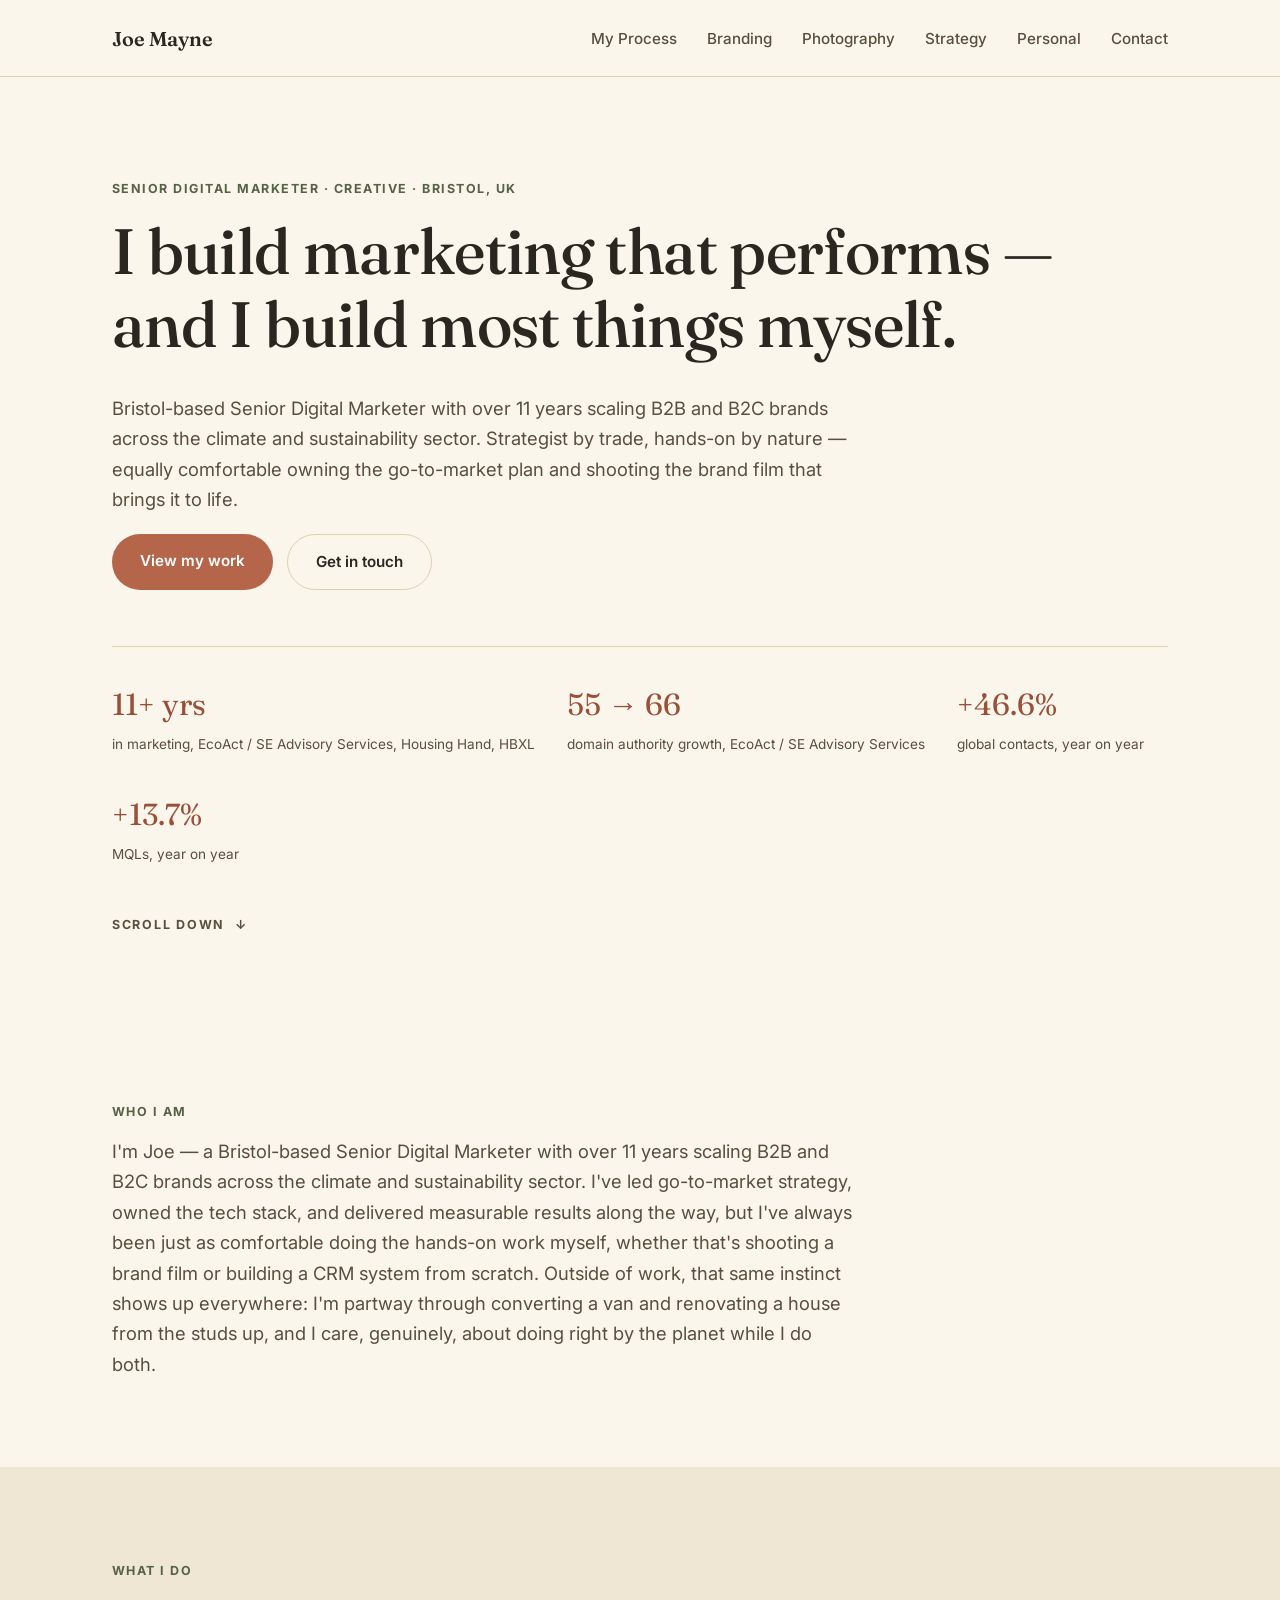
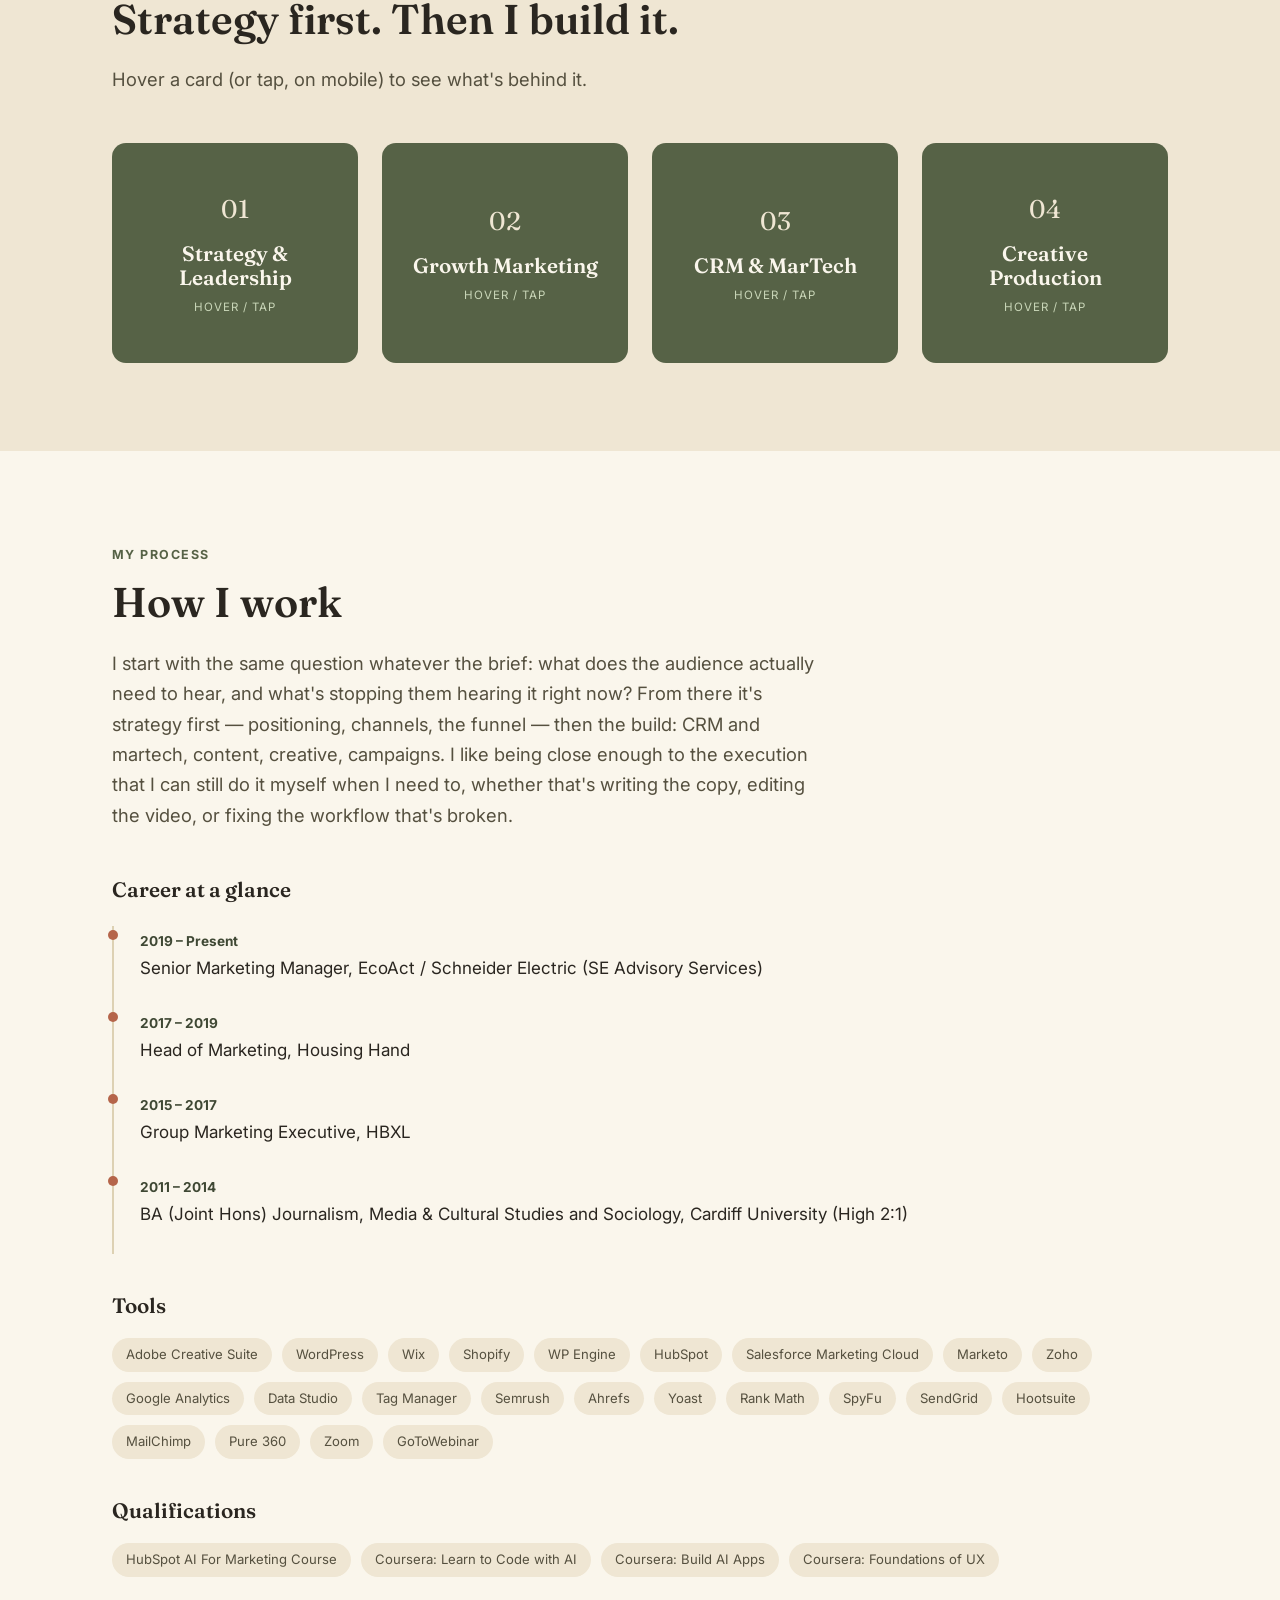
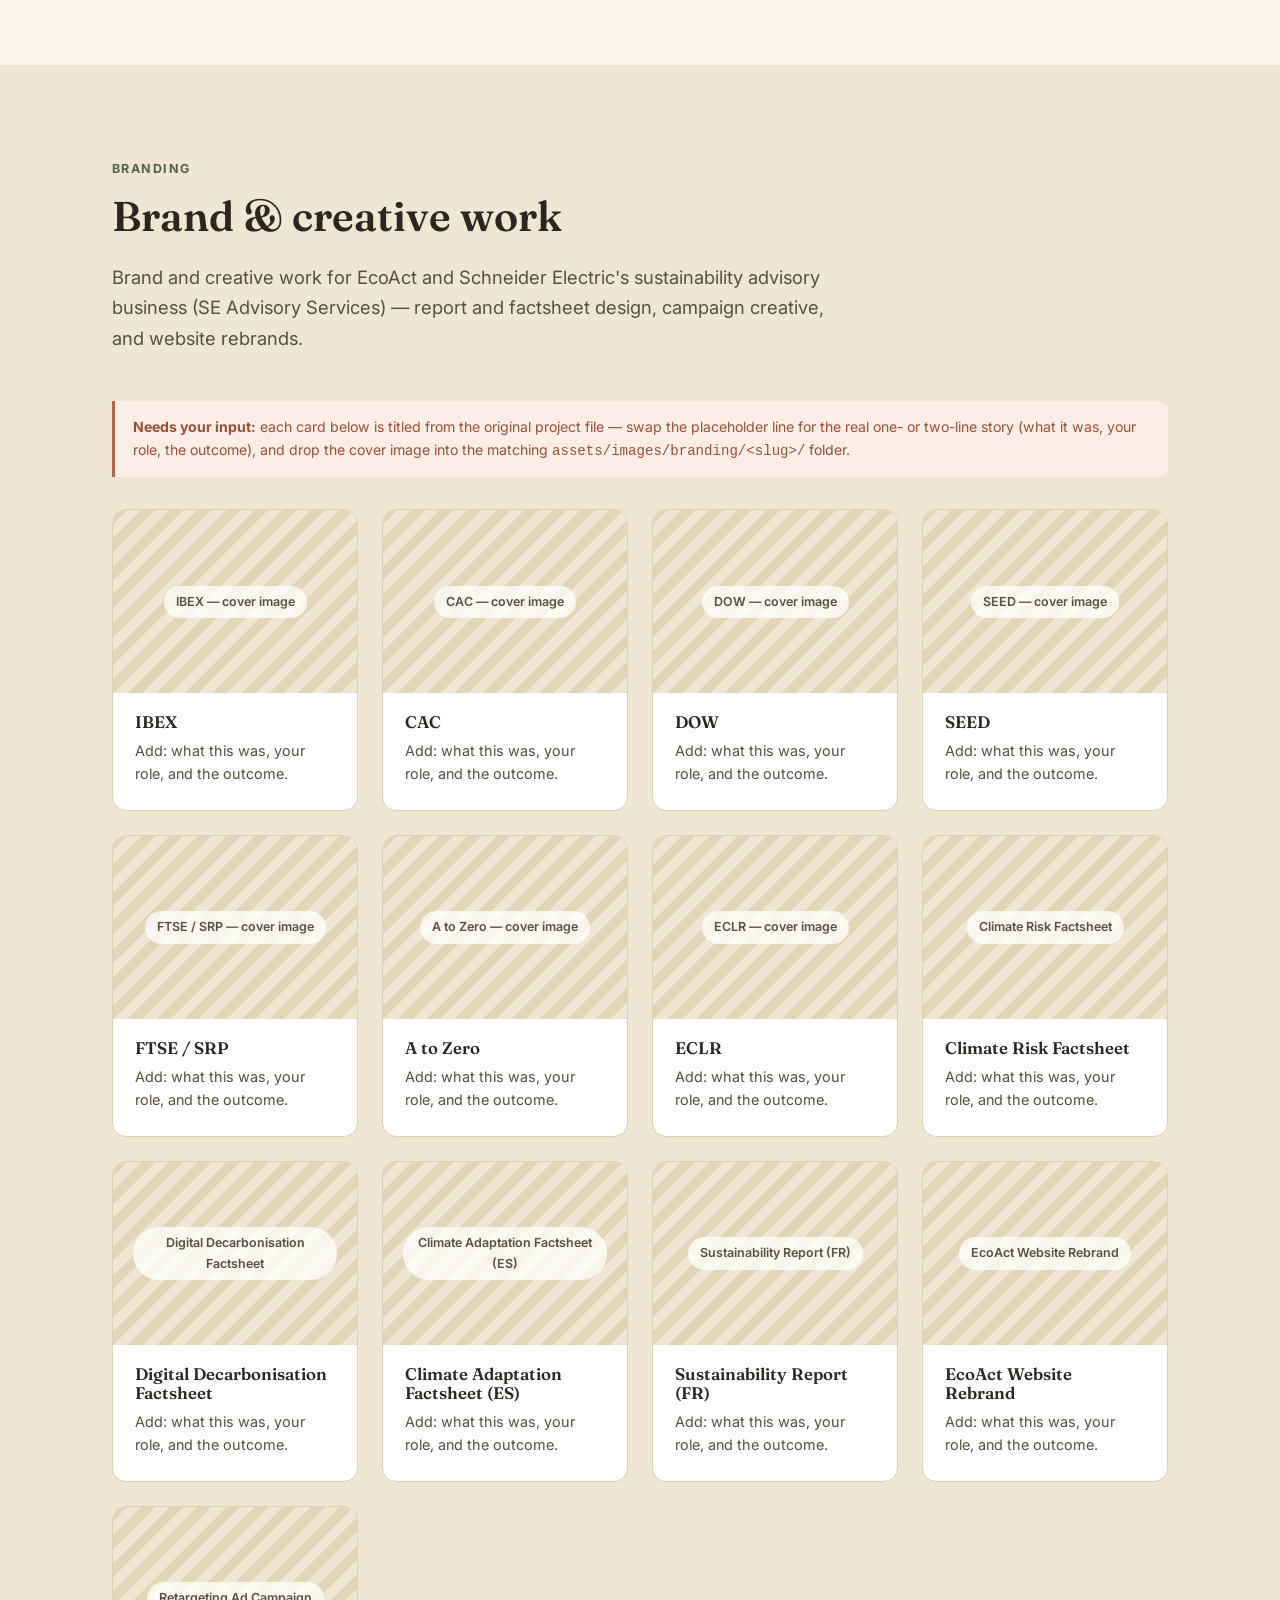
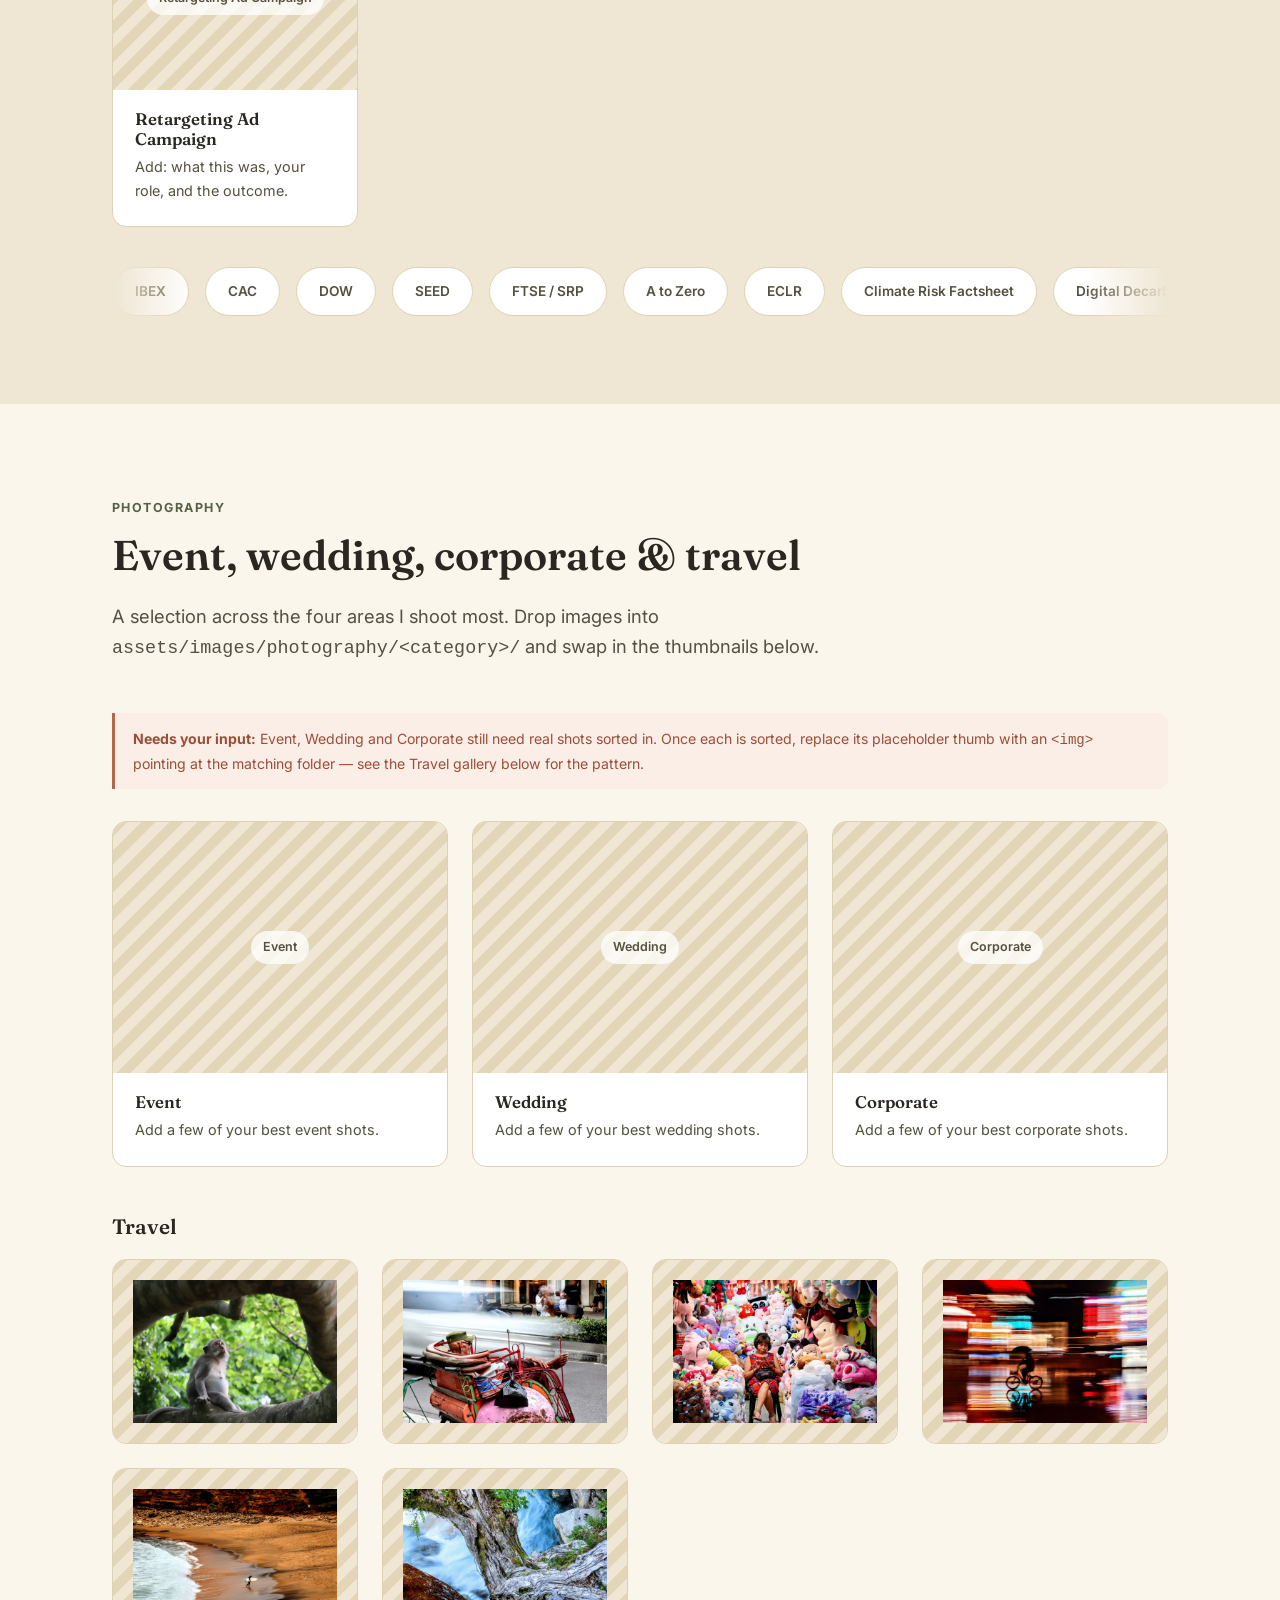
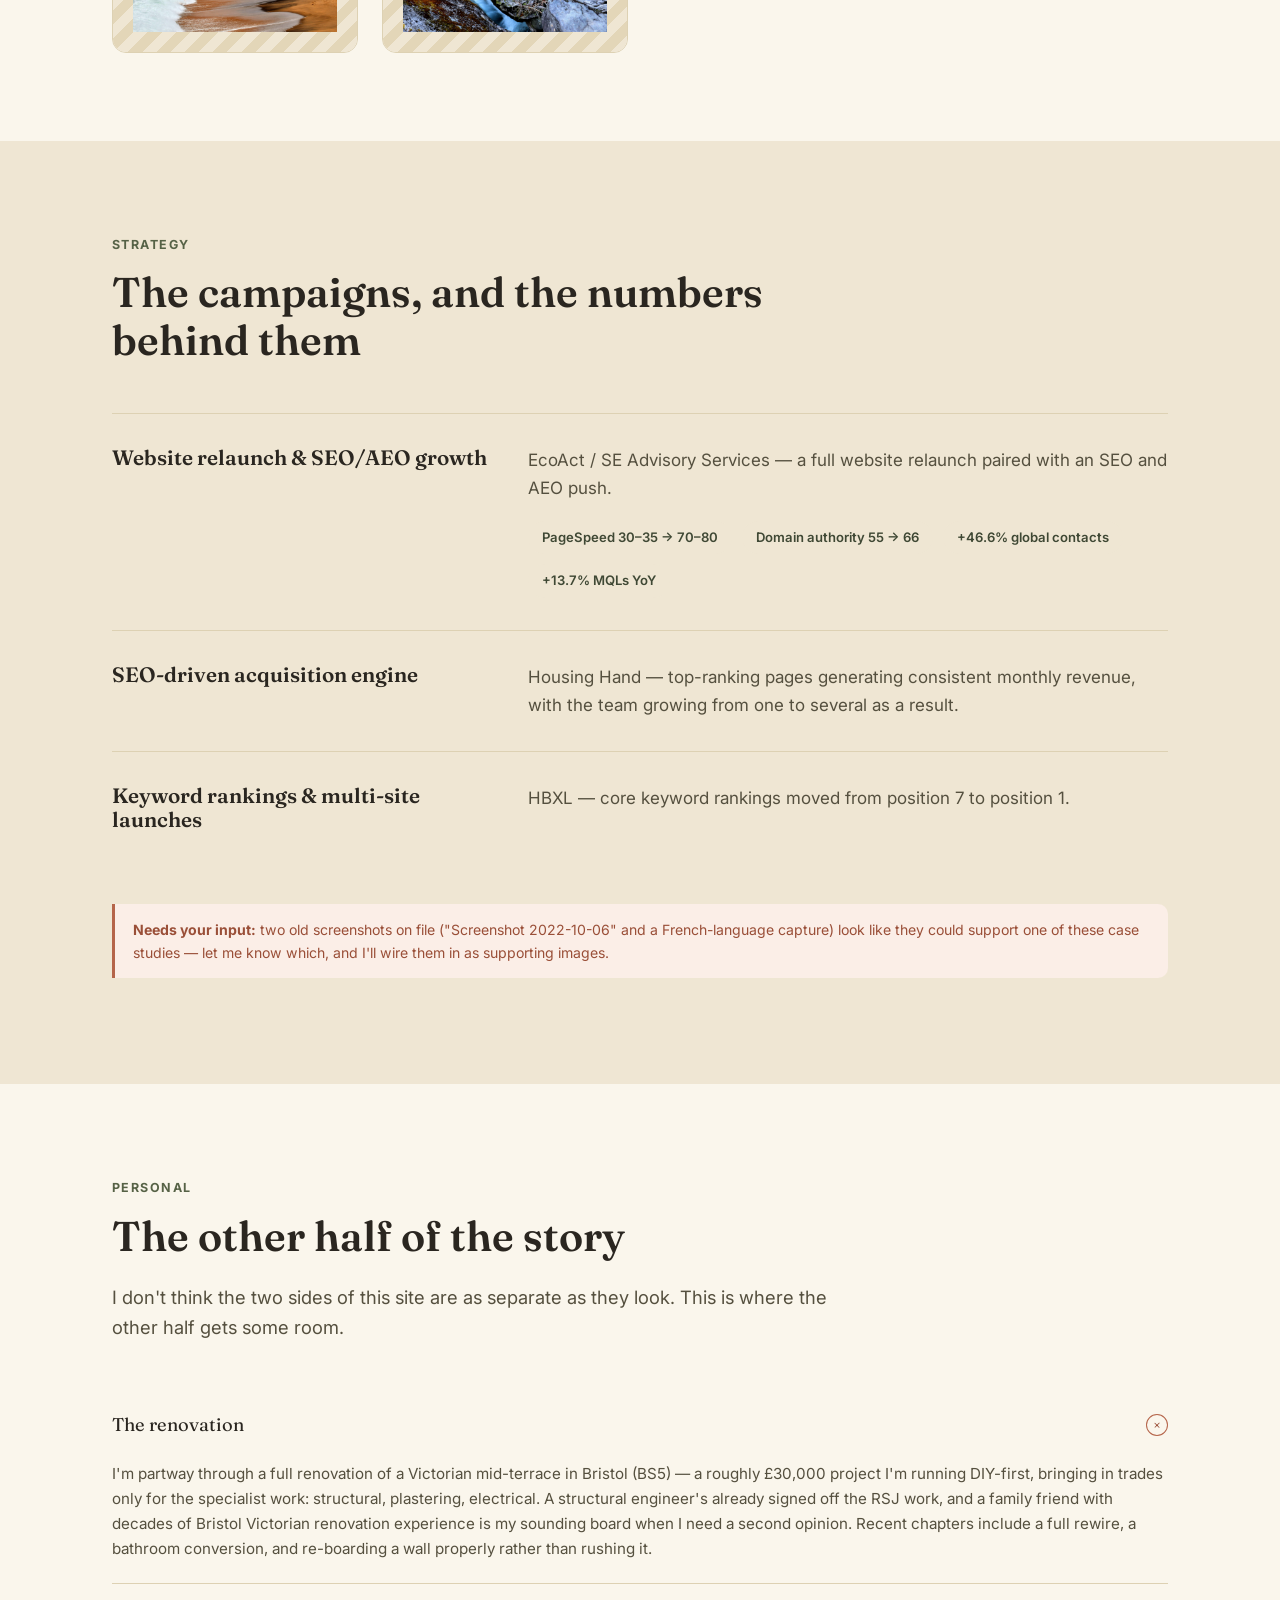
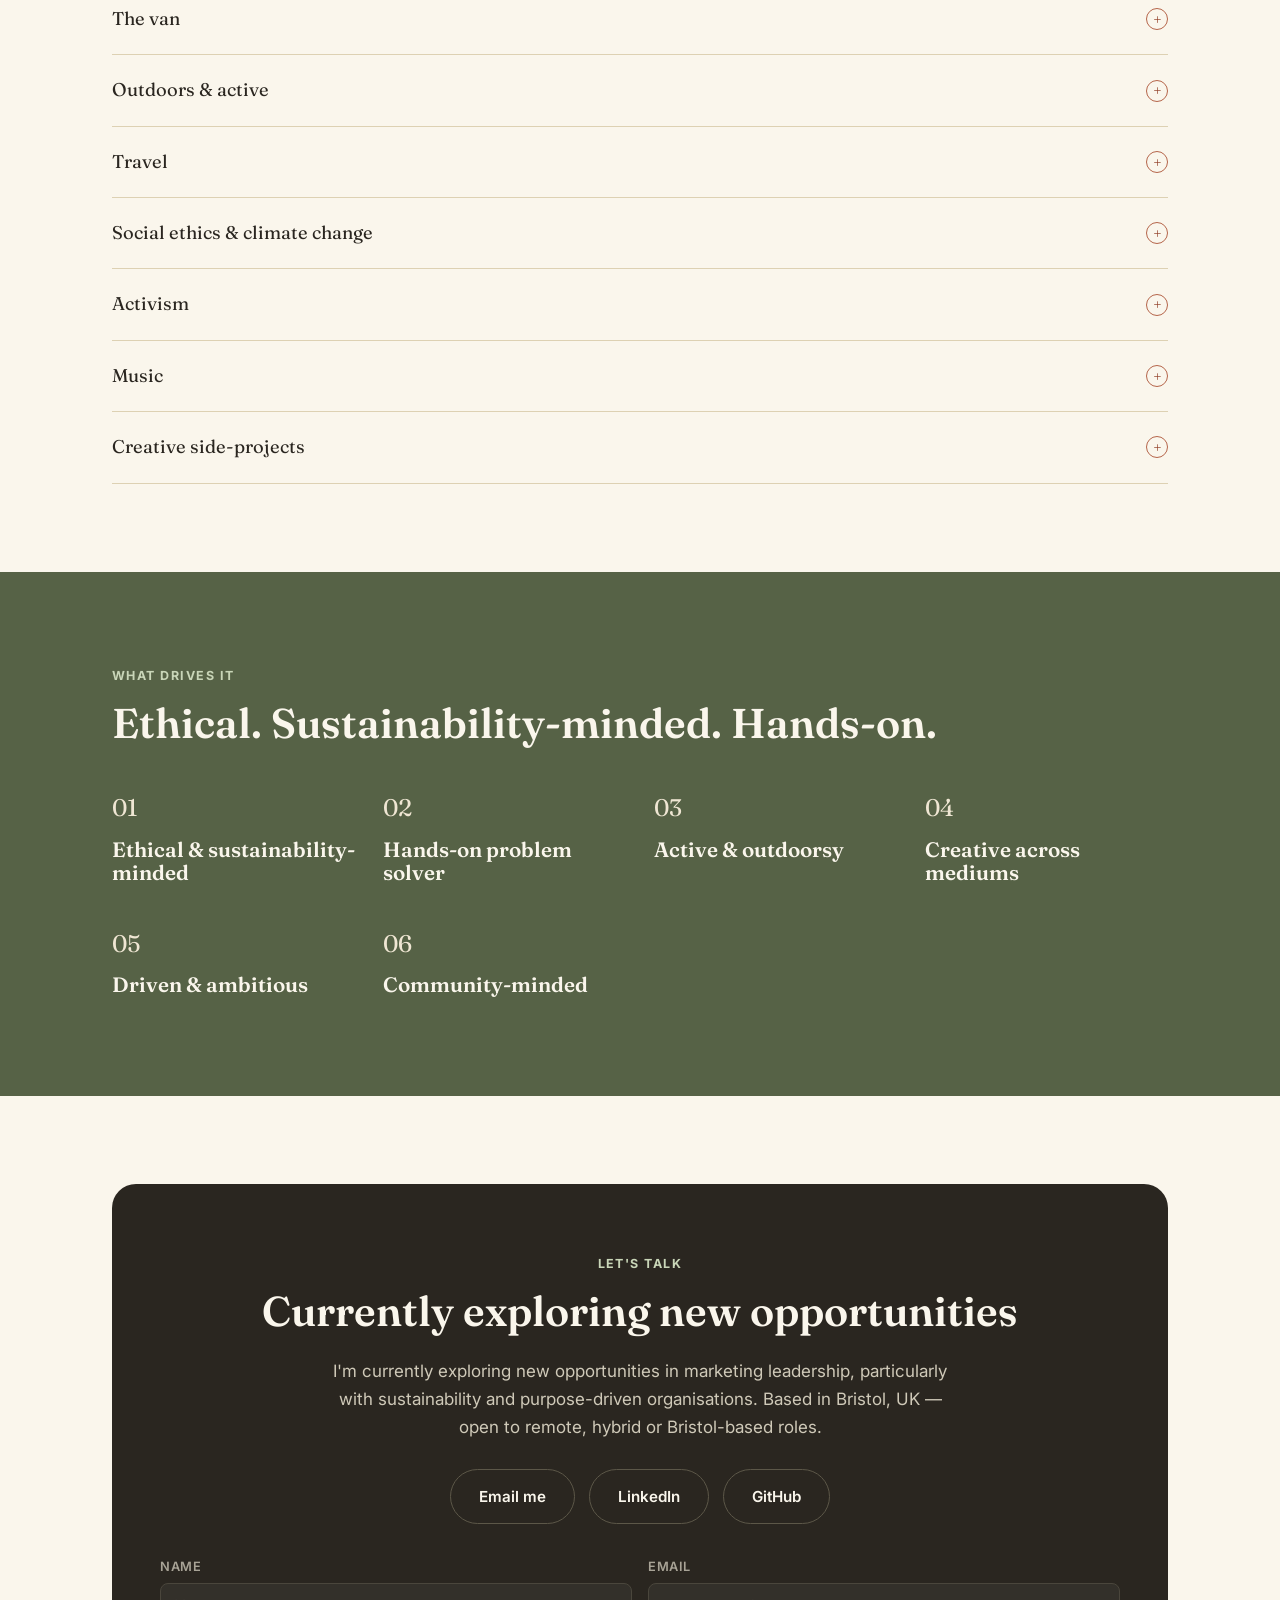
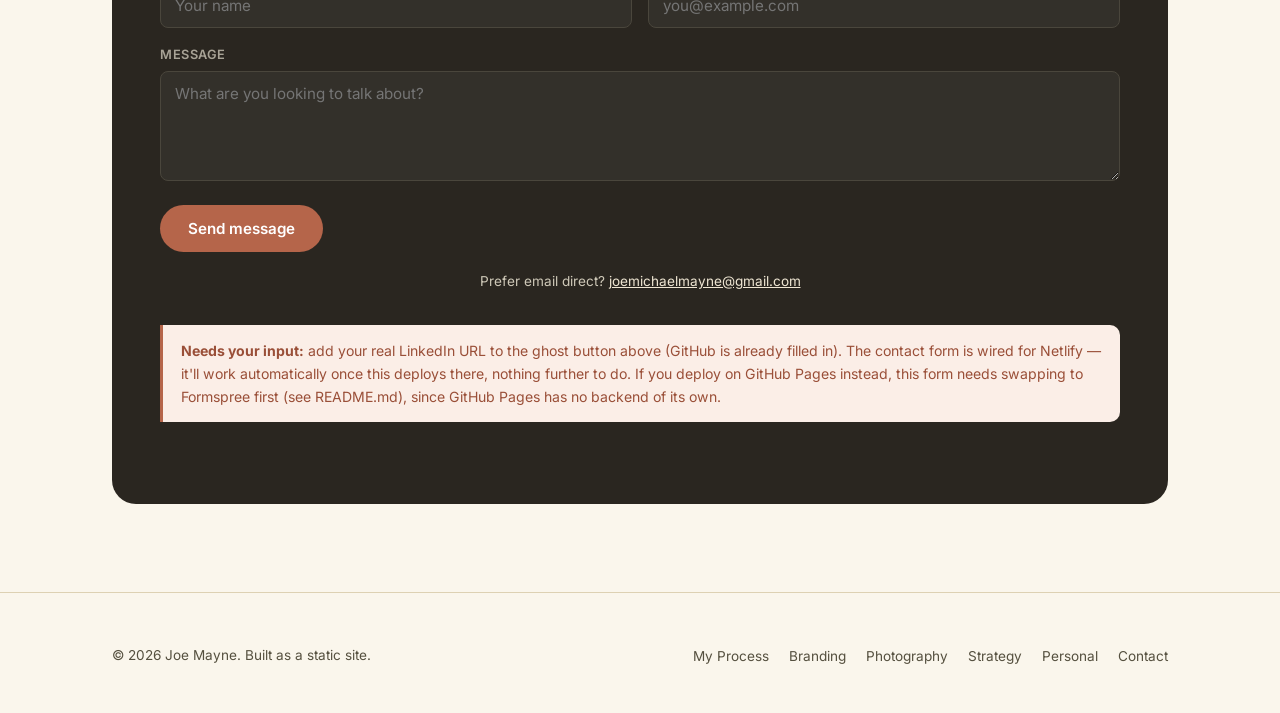
==== commit cfdd9e6f: "Add real Travel photography gallery Six shots from the "very best portfolio images" upload, resized " ====
--- a/docs/index.html
+++ b/docs/index.html
@@ -267,13 +267,22 @@
         <p class="lede">A selection across the four areas I shoot most. Drop images into <code>assets/images/photography/&lt;category&gt;/</code> and swap in the thumbnails below.</p>
       </div>
       <div class="editor-flag">
-        <strong>Needs your input:</strong> this page needs real photography sorted into the four categories. Once it's sorted, replace each placeholder thumb with an <code>&lt;img&gt;</code> pointing at the matching folder.
-      </div>
-      <div class="grid grid-4" style="margin-top:32px;">
+        <strong>Needs your input:</strong> Event, Wedding and Corporate still need real shots sorted in. Once each is sorted, replace its placeholder thumb with an <code>&lt;img&gt;</code> pointing at the matching folder — see the Travel gallery below for the pattern.
+      </div>
+      <div class="grid grid-3" style="margin-top:32px;">
         <div class="work-card"><div class="work-thumb"><span>Event</span></div><div class="work-body"><h3>Event</h3><p>Add a few of your best event shots.</p></div></div>
         <div class="work-card"><div class="work-thumb"><span>Wedding</span></div><div class="work-body"><h3>Wedding</h3><p>Add a few of your best wedding shots.</p></div></div>
         <div class="work-card"><div class="work-thumb"><span>Corporate</span></div><div class="work-body"><h3>Corporate</h3><p>Add a few of your best corporate shots.</p></div></div>
-        <div class="work-card"><div class="work-thumb"><span>Travel</span></div><div class="work-body"><h3>Travel</h3><p>Add a few of your best travel shots.</p></div></div>
+      </div>
+
+      <h3 style="margin-top:48px;">Travel</h3>
+      <div class="grid grid-3" style="margin-top:20px;">
+        <div class="work-card"><div class="work-thumb"><img src="assets/images/photography/travel/travel-bali-macaque.jpg" alt="A macaque sitting in a tree"></div></div>
+        <div class="work-card"><div class="work-thumb"><img src="assets/images/photography/travel/travel-becak-street.jpg" alt="A cycle-rickshaw driver on a street, long exposure"></div></div>
+        <div class="work-card"><div class="work-thumb"><img src="assets/images/photography/travel/travel-vietnam-market-stall.jpg" alt="A market stall seller surrounded by plush toys"></div></div>
+        <div class="work-card"><div class="work-thumb"><img src="assets/images/photography/travel/travel-night-cyclist.jpg" alt="A cyclist with an umbrella at night, long exposure"></div></div>
+        <div class="work-card"><div class="work-thumb"><img src="assets/images/photography/travel/travel-surfer-beach.jpg" alt="A surfer walking along a beach with a surfboard"></div></div>
+        <div class="work-card"><div class="work-thumb"><img src="assets/images/photography/travel/travel-river-tree-root.jpg" alt="A tree root over a fast-flowing blue river"></div></div>
       </div>
     </div>
   </section>
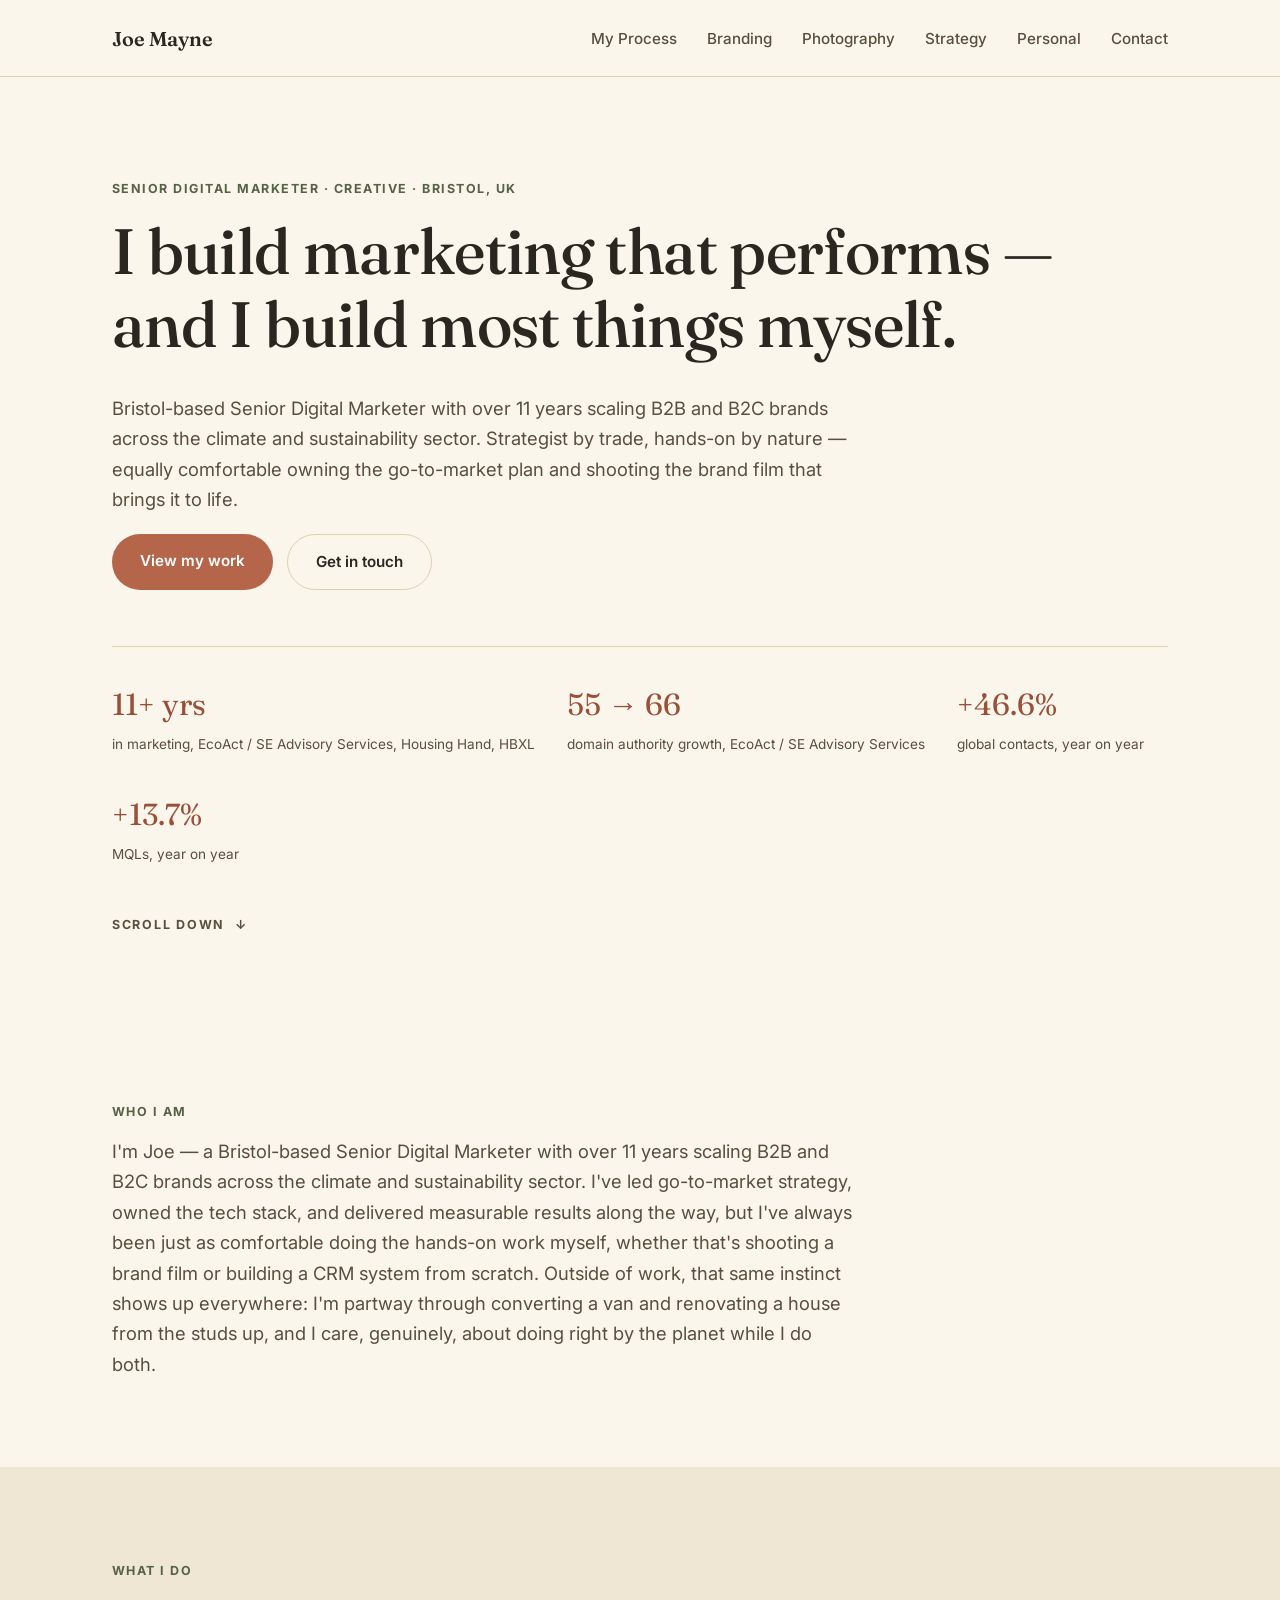
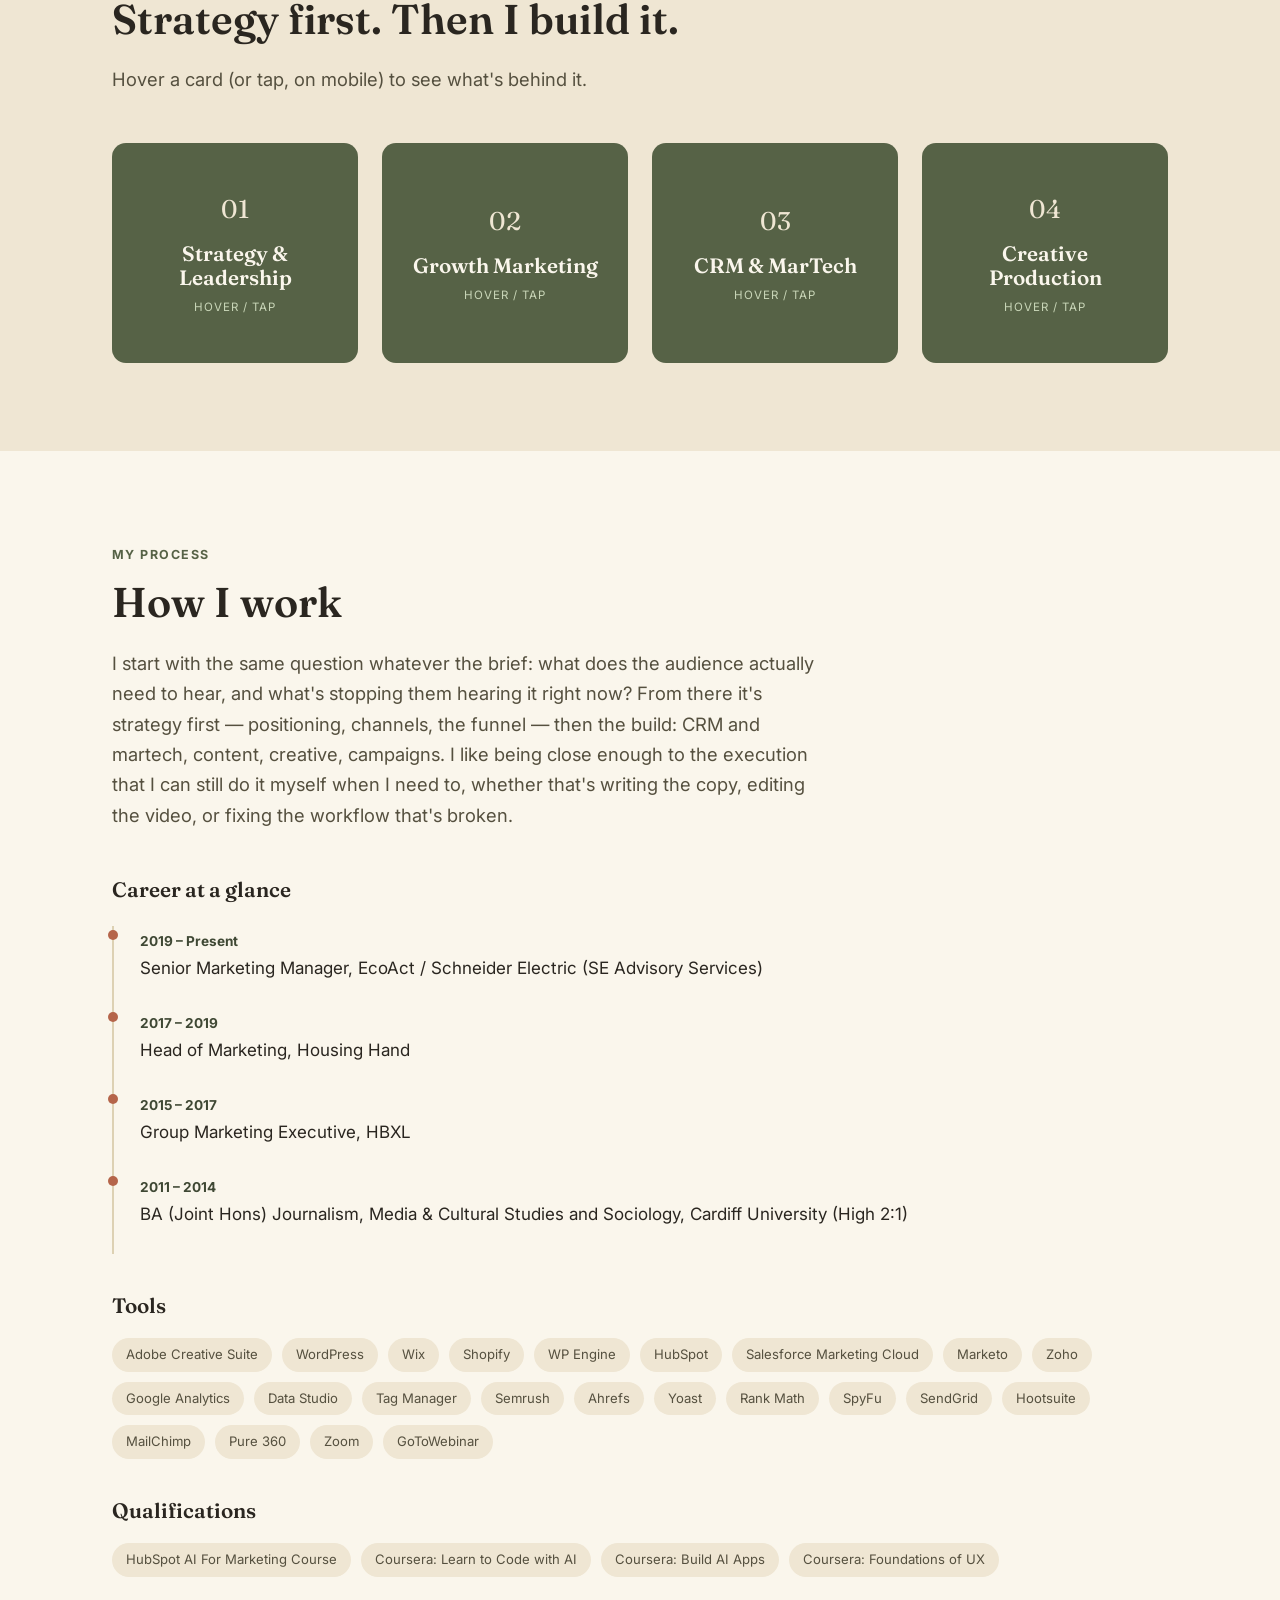
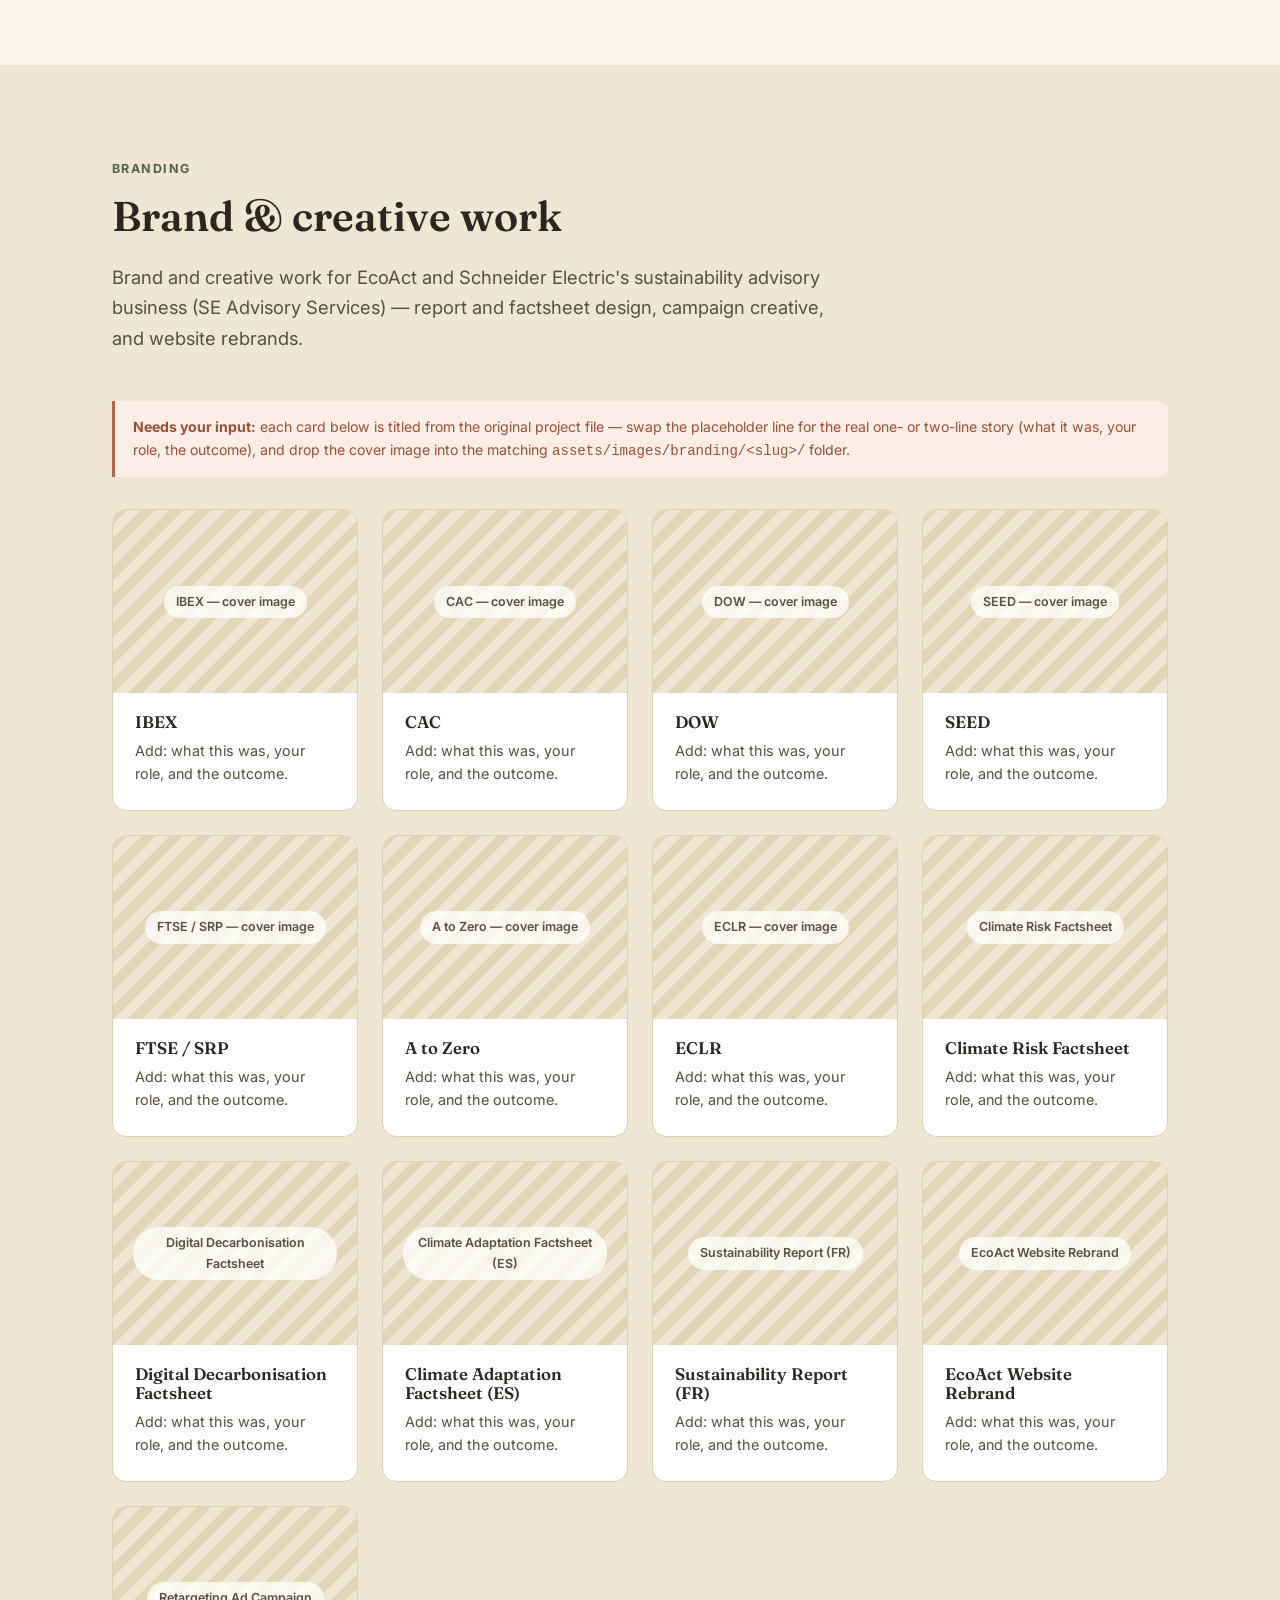
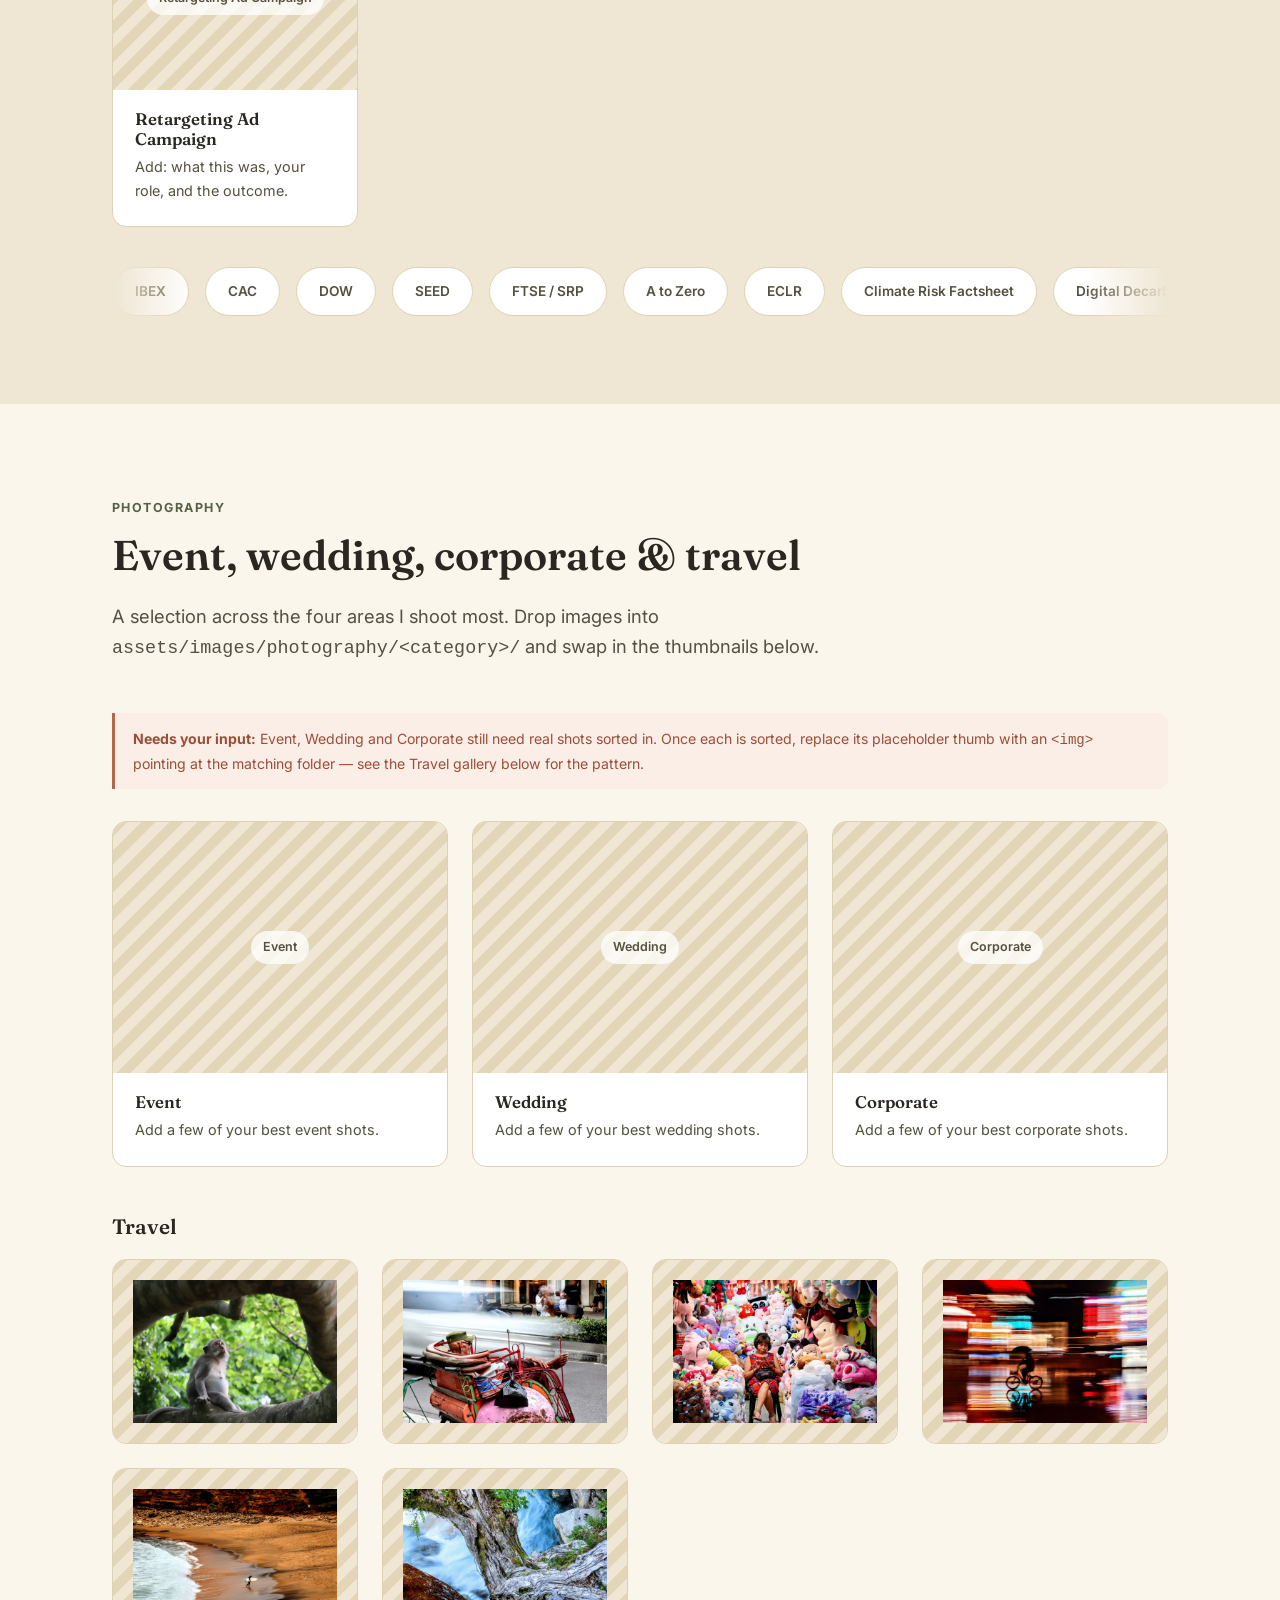
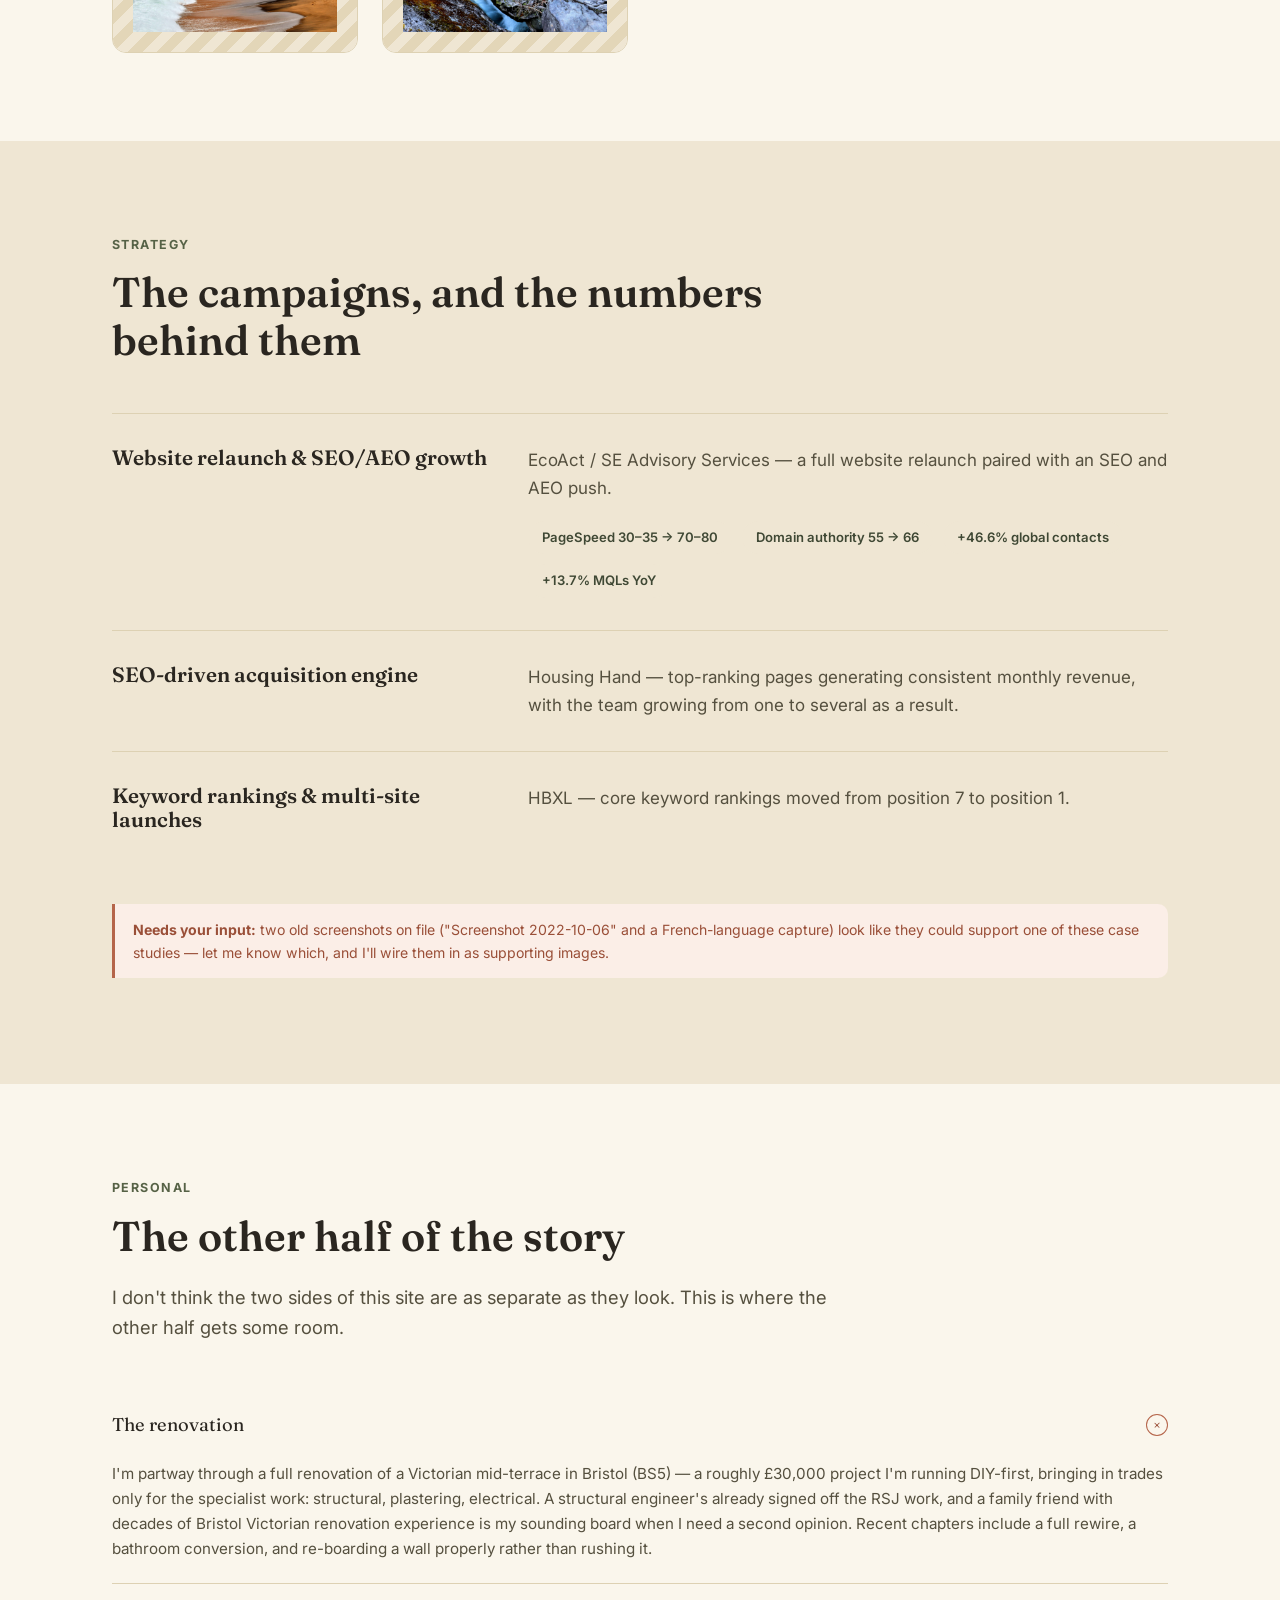
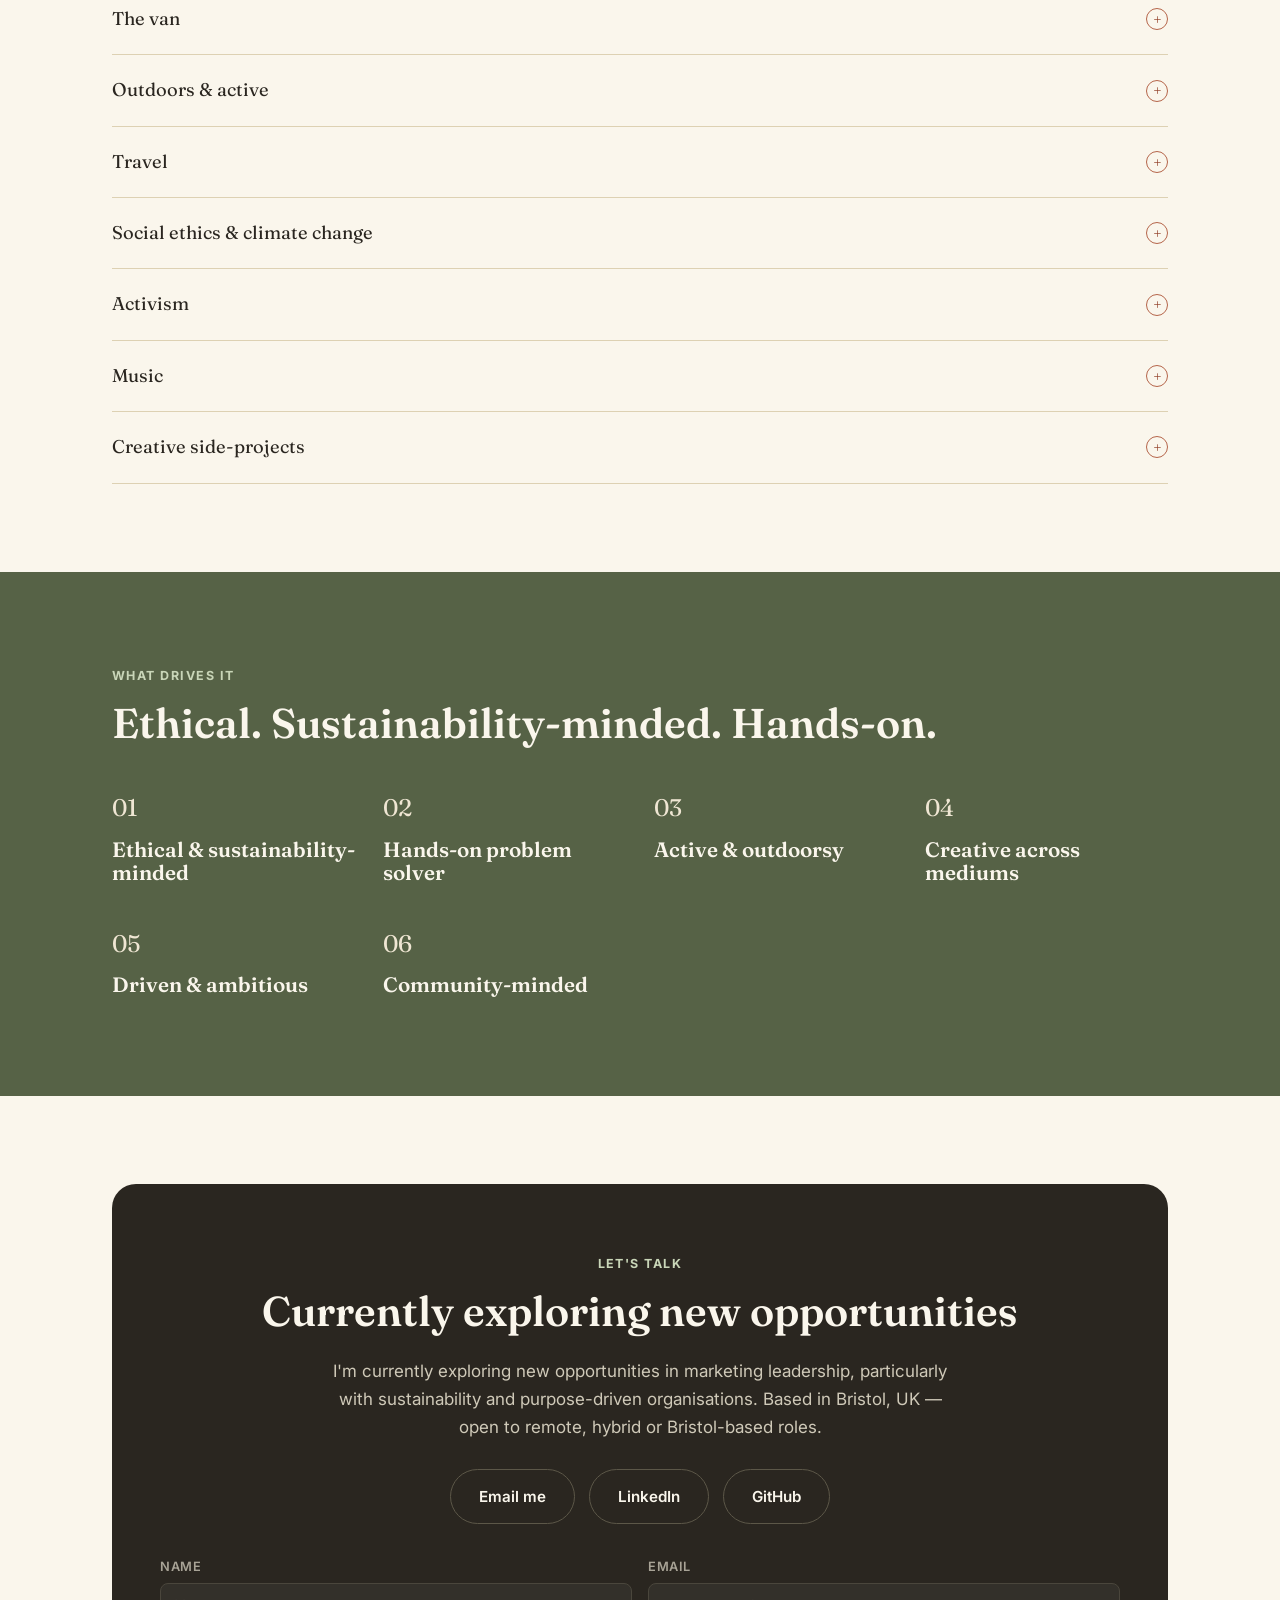
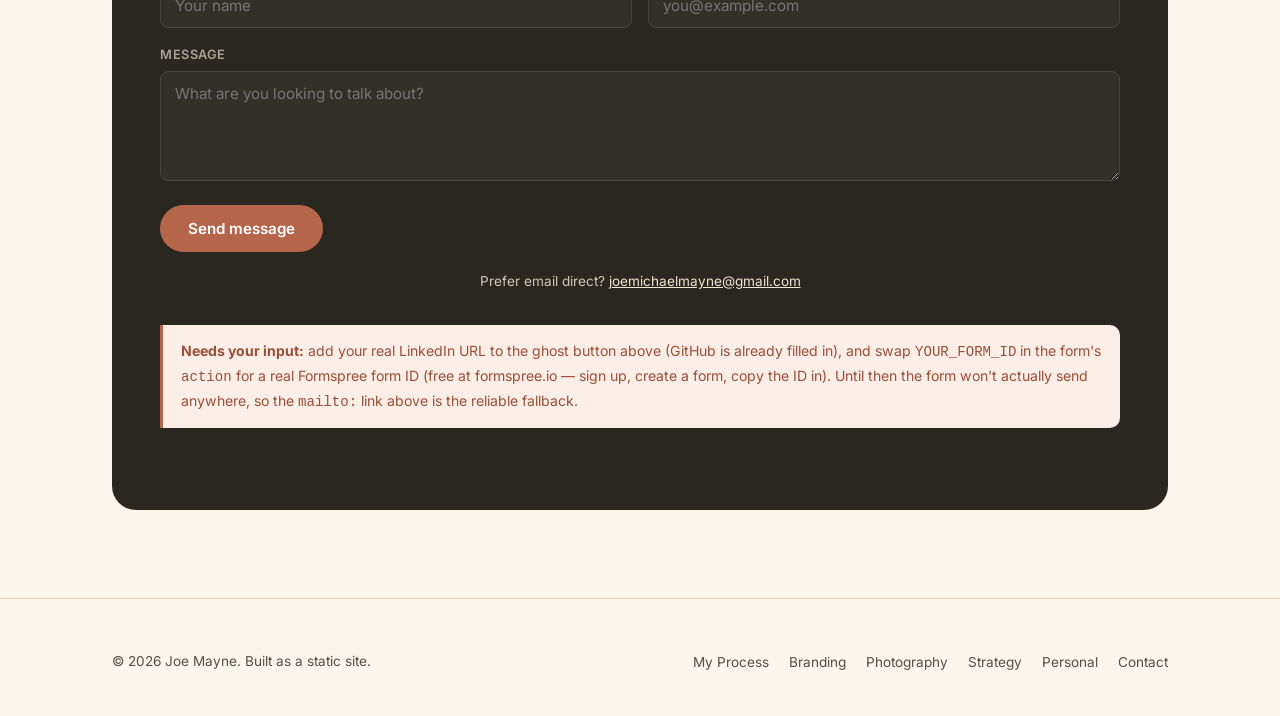
==== commit 1fcc0737: "Switch contact form from Netlify to Formspree Joe's confirmed GitHub Pages as the deploy target, so " ====
--- a/docs/index.html
+++ b/docs/index.html
@@ -431,20 +431,15 @@
         </div>
 
         <!-- Real contact form, modeled on 4change.marketing's field
-             layout (name / email / message). Wired for Netlify's
-             built-in form handling — data-netlify="true" plus the
-             matching hidden form-name field is all Netlify needs to
-             detect and handle this form at deploy time, no signup or
-             form ID required. A hidden honeypot field (bot-field)
-             catches basic spam bots; real visitors never see it.
-             Deploying somewhere other than Netlify (e.g. GitHub
-             Pages)? Swap this block for Formspree instead — see
-             README.md "Making the contact form actually send". -->
-        <form class="contact-form" name="contact" method="POST" data-netlify="true" netlify-honeypot="bot-field">
-          <input type="hidden" name="form-name" value="contact">
-          <p style="position:absolute; left:-9999px;">
-            <label>Leave this field blank: <input name="bot-field"></label>
-          </p>
+             layout (name / email / message). Wired for Formspree,
+             since this deploys on GitHub Pages (no backend of its
+             own): sign up free at formspree.io, create a form, and
+             swap YOUR_FORM_ID below for the real one. Until then the
+             form won't actually send anywhere, so the mailto: link
+             underneath is the reliable fallback. (Moved to Netlify
+             later? Swap back to data-netlify="true" — see
+             README.md "Making the contact form actually send".) -->
+        <form class="contact-form" action="https://formspree.io/f/YOUR_FORM_ID" method="POST">
           <div class="form-row">
             <div>
               <label for="cf-name">Name</label>
@@ -462,7 +457,7 @@
         <p class="contact-alt">Prefer email direct? <a href="mailto:joemichaelmayne@gmail.com">joemichaelmayne@gmail.com</a></p>
 
         <div class="editor-flag" style="text-align:left; margin-top:32px;">
-          <strong>Needs your input:</strong> add your real LinkedIn URL to the ghost button above (GitHub is already filled in). The contact form is wired for Netlify — it'll work automatically once this deploys there, nothing further to do. If you deploy on GitHub Pages instead, this form needs swapping to Formspree first (see README.md), since GitHub Pages has no backend of its own.
+          <strong>Needs your input:</strong> add your real LinkedIn URL to the ghost button above (GitHub is already filled in), and swap <code>YOUR_FORM_ID</code> in the form's <code>action</code> for a real Formspree form ID (free at formspree.io — sign up, create a form, copy the ID in). Until then the form won't actually send anywhere, so the <code>mailto:</code> link above is the reliable fallback.
         </div>
       </div>
     </div>
